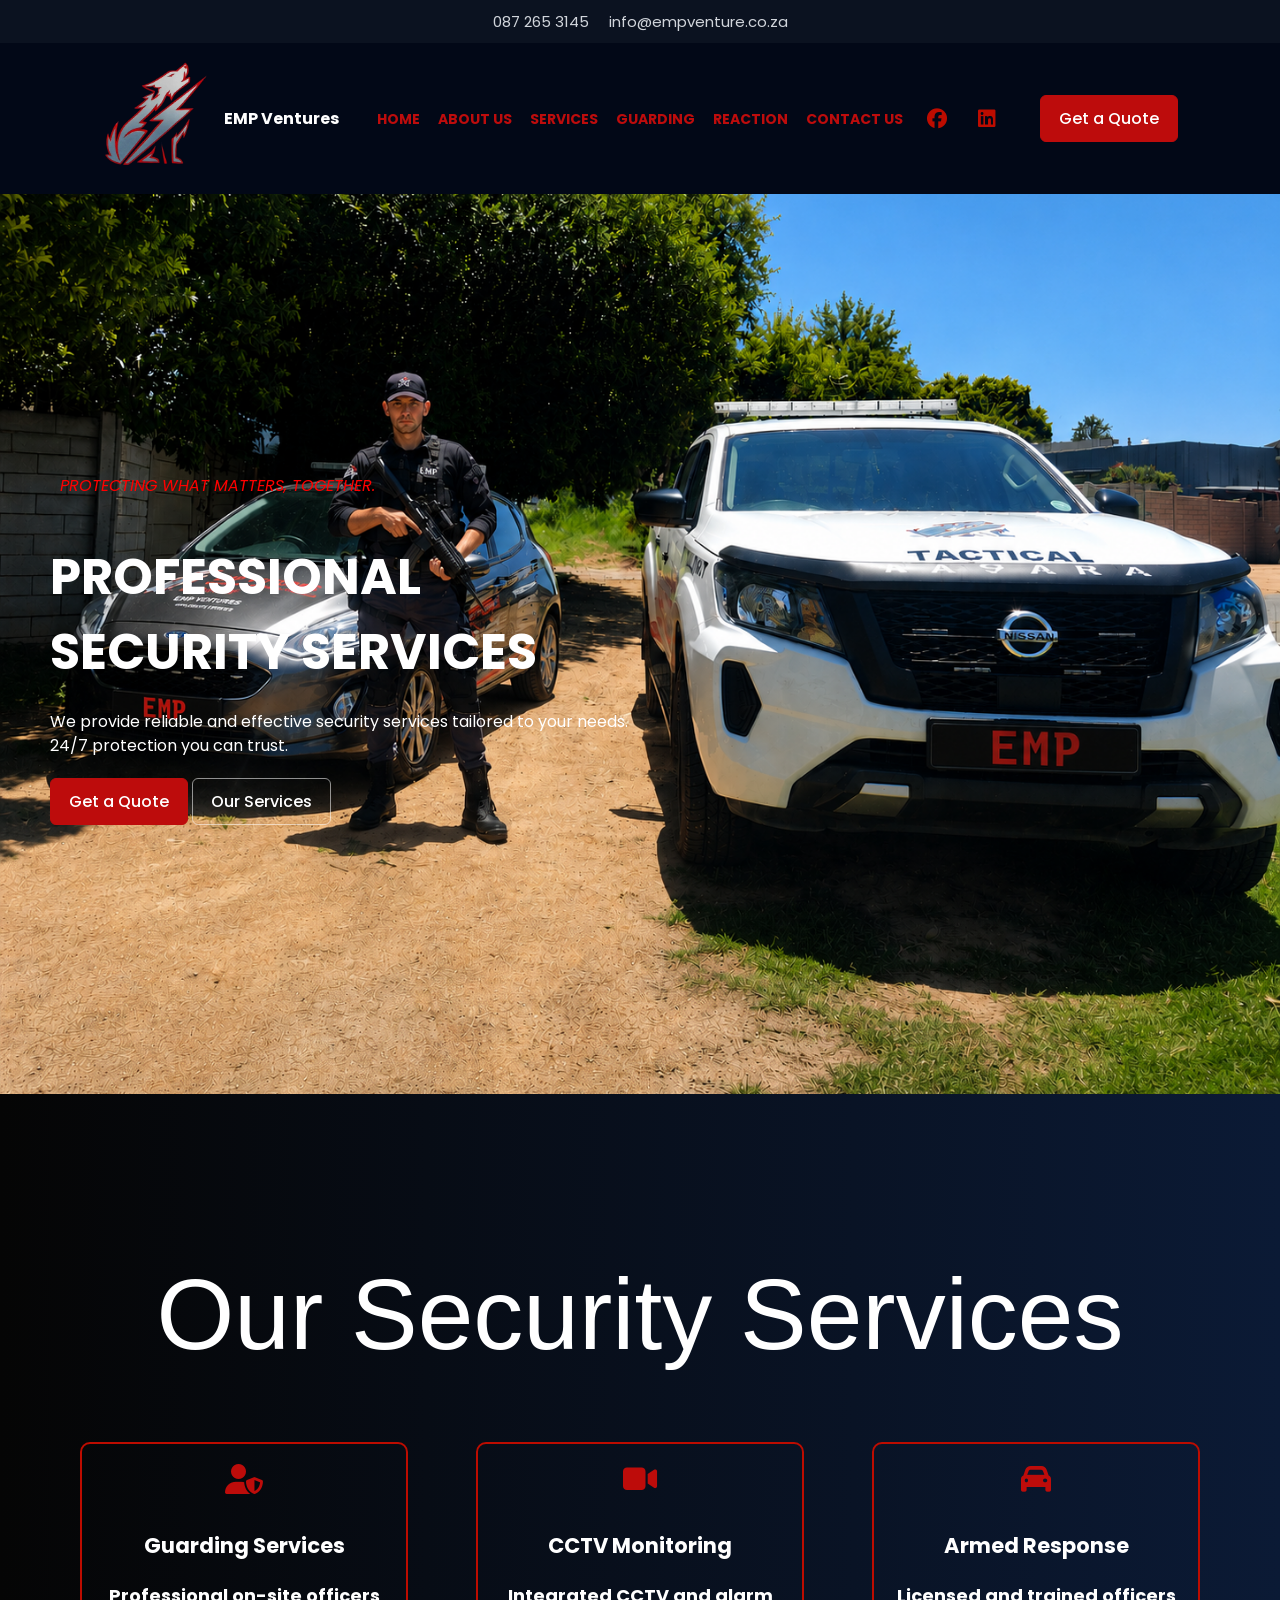
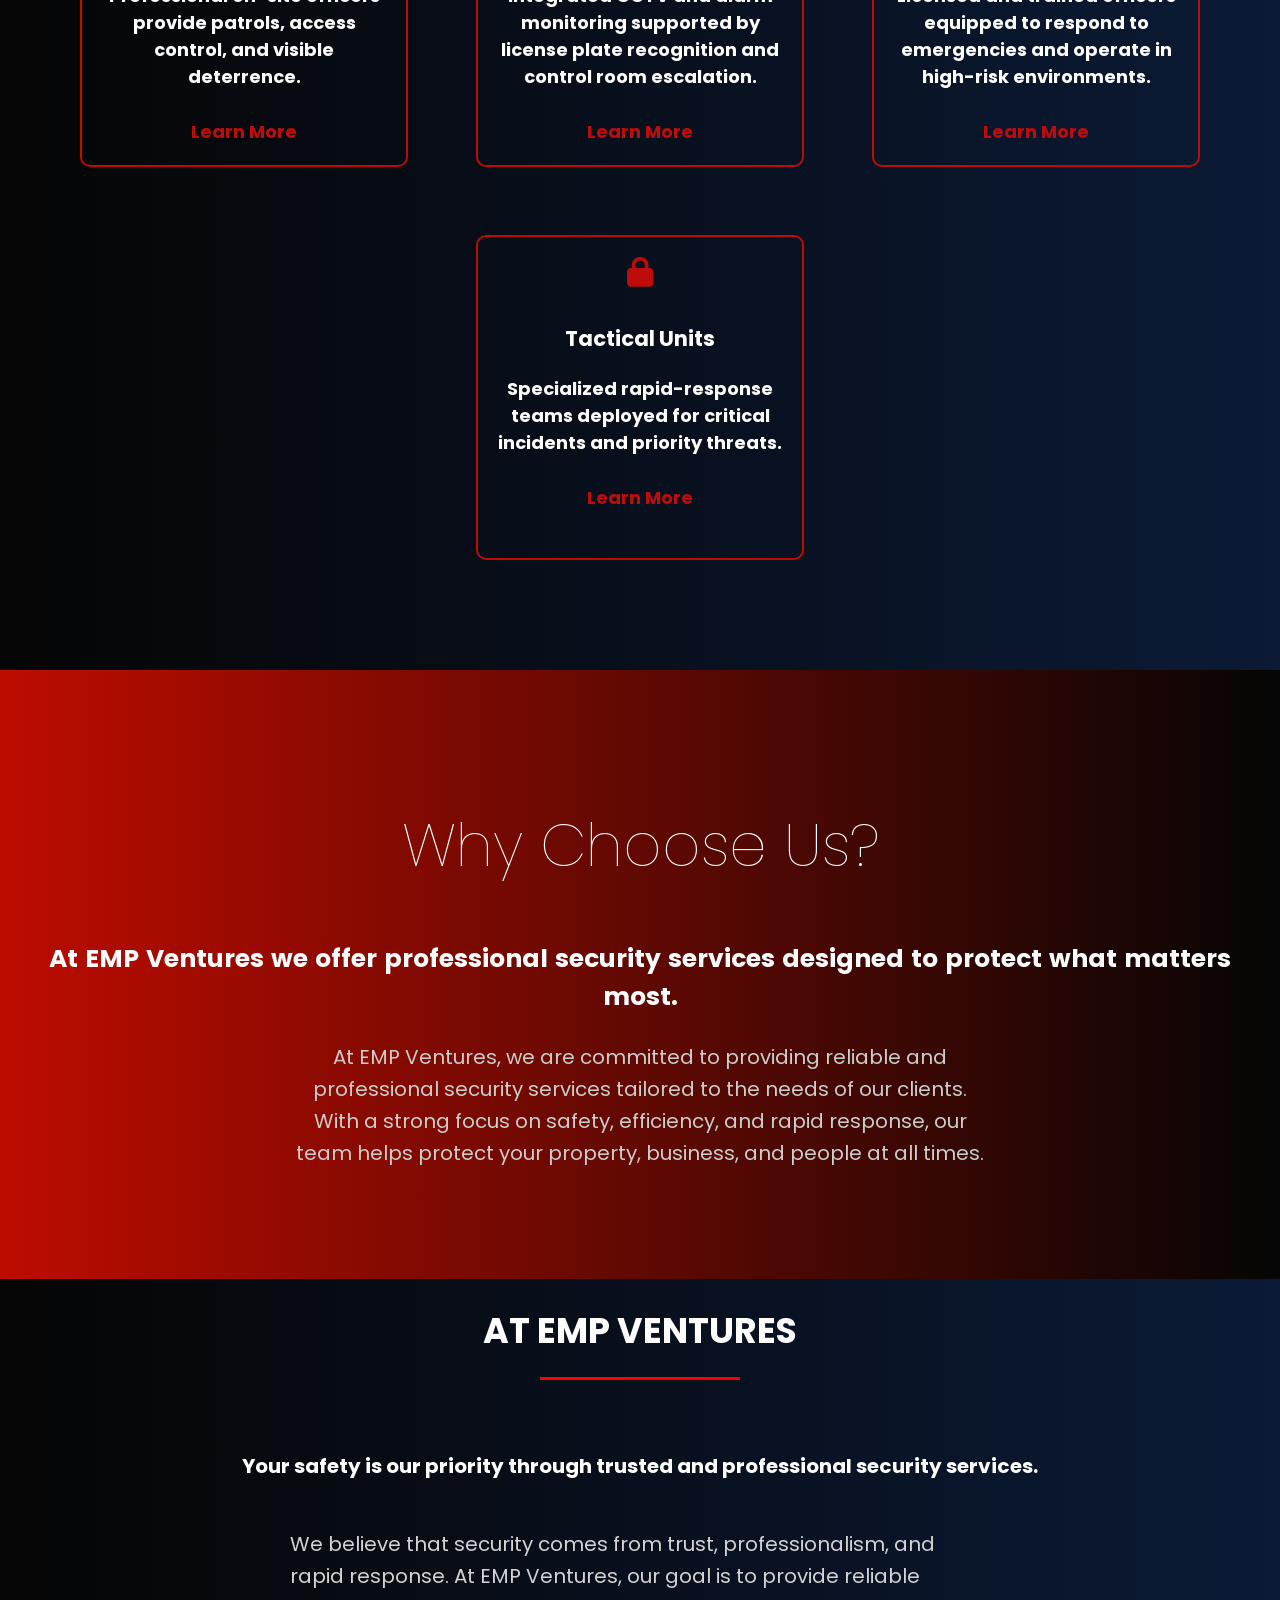
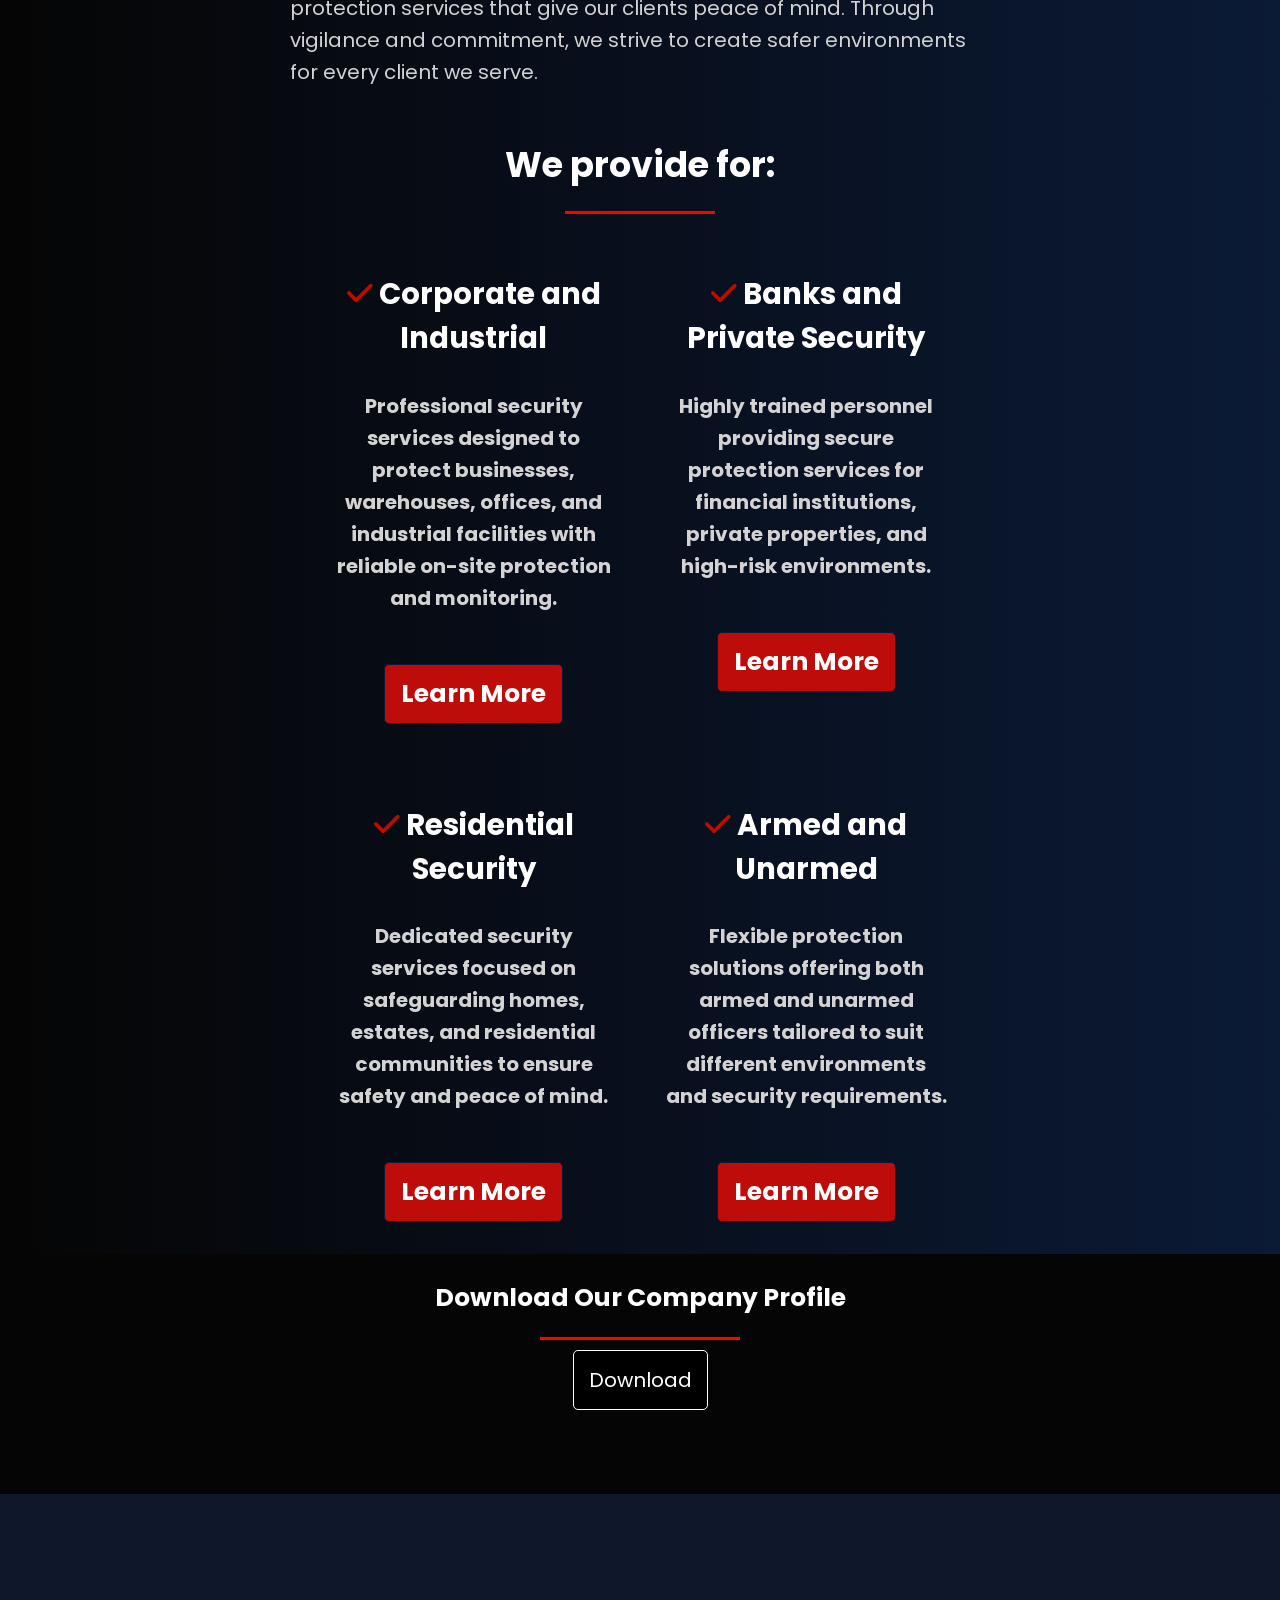
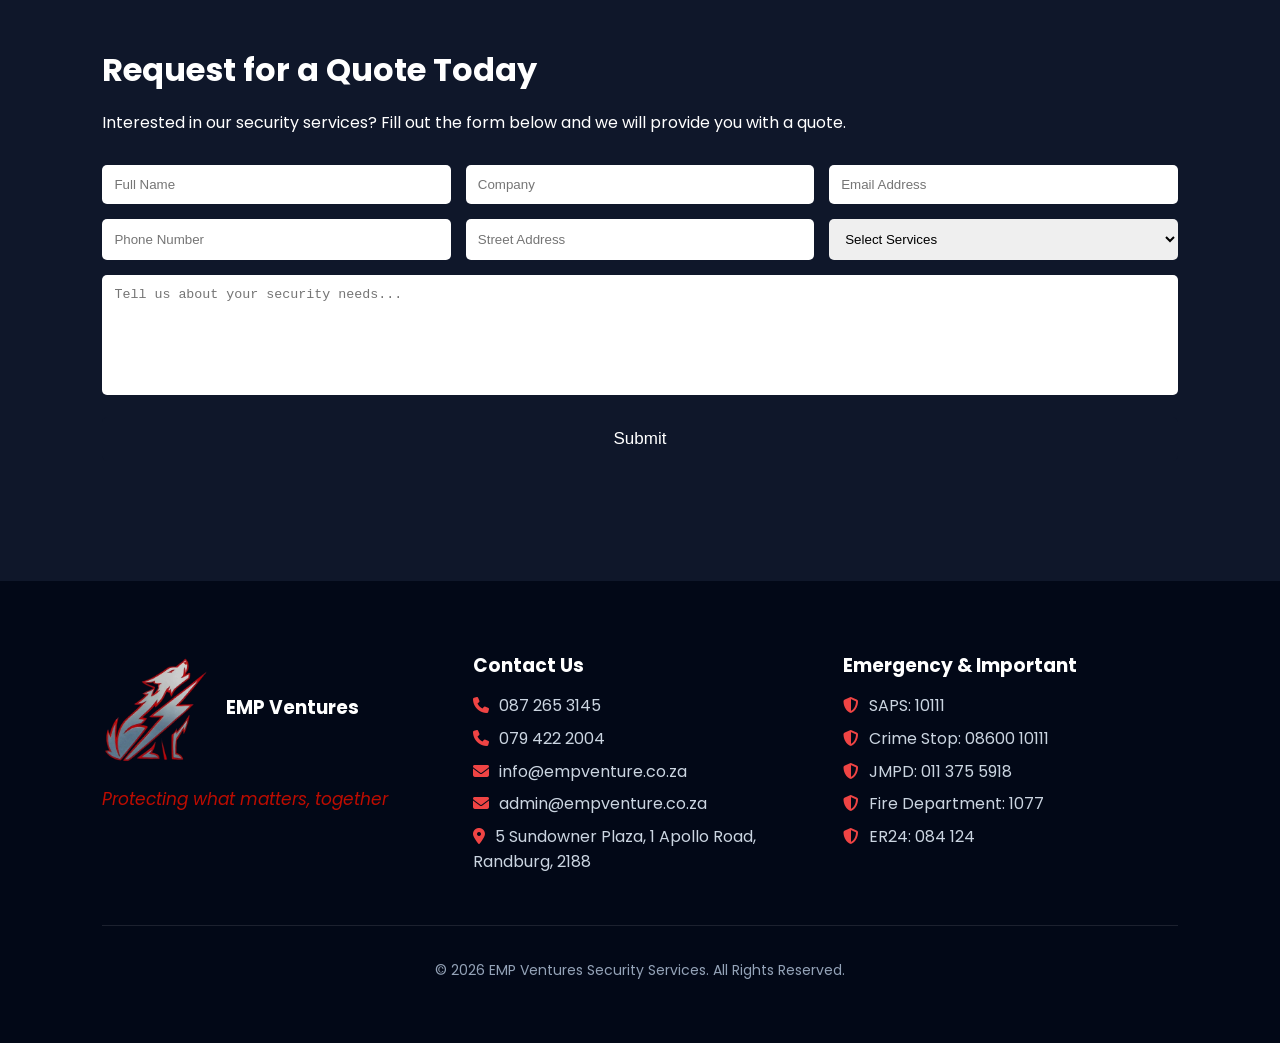
==== index.html @ 0e872306 "Initial commit" ====
<!DOCTYPE html>
<html lang="en">
<head>
    <meta charset="UTF-8">
    <meta name="viewport" content="width=device-width, initial-scale=1.0">
     <meta name="description" content="EMP Ventures provides professional security services, including guarding, CCTV monitoring, armed response, and event security.">
    <title>Home | EMP Ventures Security Services</title>
    <link rel="stylesheet" href="styles.css">
    <link rel="stylesheet" href="https://cdnjs.cloudflare.com/ajax/libs/font-awesome/6.5.0/css/all.min.css">
    <link href="https://fonts.googleapis.com/css2?family=Poppins:wght@300;400;500;600;700&display=swap" rel="stylesheet">
    <link rel="icon" type="image/x-icon" href="/images/favicon.ico">
    <script src="main.js"></script>
   
</head>
<body>
  
<!-- top bar -->
 <div class="top-bar">
    <div class="top-left">
        <span>087 265 3145</span>
        <span><a href="mailto:info@empventure.co.za">info@empventure.co.za</a></span>
    </div>
 </div>



<!-- navbar -->
 <header class="header">
        <a href="index.html" class="brand">
            <img src="images/emp-logo-transparent.png" alt="EMP Ventures logo" class="logo">
            <span>EMP Ventures</span>
        </a>

    <nav class="navbar" id="navbar">
        <ul class="nav-links">
            <li><a href="index.html">HOME</a></li>
            <li><a href="About.html">ABOUT US</a></li>

            <li class="dropdown">
                <a href="Services.html">SERVICES</a>
                <ul class="dropdown-menu">
                    <li><a href="monitering.html">CCTV Monitoring</a></li>
                    <li><a href="Guarding.html">Guarding</a></li>
                    <li><a href="Events.html">Event Security</a></li>
                    <li><a href="Services.html#specialized">Armed Escorts</a></li>
                    <li><a href="Services.html#specialized">Cash in Transit</a></li>
                </ul>
            </li>


               <!-- dropdown menu -->
            <li class="dropdown">
                <a href="Gaurding.html">GUARDING</a>
                <ul class="dropdown-menu">
                    <li><a href="Gaurding.html">Corporate and Industrial</a></li>
                    <li><a href="Gaurding.html">Banks and Private Security</a></li>
                    <li><a href="Gaurding.html">Residential Security</a></li>
                    <li><a href="Gaurding.html">Armed and Unarmed</a></li>
                </ul>
            </li>

            <li class="dropdown">
                <a href="Reaction.html">REACTION</a>
                <ul class="dropdown-menu">
                    <li><a href="rapid.html">Auto Dispatch</a></li>
                    <li><a href="monitering.html">Off-site Monitoring</a></li>
                    <li><a href="Reaction.html">Armed Response</a></li>
                    <li><a href="Reaction.html">Proactive Patrols</a></li>
                </ul>
            </li>


            <li><a href="Contact.html">CONTACT US</a></li>
            
    
<!-- links to social pages -->
            <li>
                <a href="https://www.facebook.com/profile.php?id=61579485742280" class="icon" aria-label="EMP Ventures on Facebook">
                    <i class="fa-brands fa-facebook"></i>
                </a>
            </li>
            <li>
                <a href="https://www.linkedin.com/in/emp-venture-" class="icon" aria-label="EMP Ventures on LinkedIn">
                    <i class="fa-brands fa-linkedin"></i>
                </a>
            </li>

    </nav>

    <div>
        <a href="#quote" class="btn">Get a Quote</a>
    </div>

</header>

<!-- hero section -->
<section class="hero">
    <div class="overlay"></div>

    <div class="hero-content">
        <p class="top-text">PROTECTING WHAT MATTERS, TOGETHER.</p>
        <h1>PROFESSIONAL<br>SECURITY SERVICES</h1>
        <p class="desc">
            We provide reliable and effective security services tailored to your needs.
            24/7 protection you can trust.
        </p>

        <div class="buttons">
            <a href="#quote" class="btn">Get a Quote</a>
            <a href="Services.html" class="btn outline">Our Services</a>
        </div>
    </div>
</section>


<!-- info cards -->
<section class="services">
    <h2>Our Security Services</h2>

    <div class="cards">

        <div class="card card1">
            <i class="fas fa-user-shield"></i>
            <h3>Guarding Services</h3>
            <p>Professional on-site officers provide patrols, access control, and visible deterrence.</p>
            <a href="Gaurding.html" class="card-link">Learn More</a>
        </div>
            <div class="card card2">
                <i class="fas fa-video"></i>
                <h3>CCTV Monitoring</h3>
                <p>Integrated CCTV and alarm monitoring supported by license plate recognition and control room escalation.</p>
                <a href="monitering.html" class="card-link">Learn More</a>
            </div>

                <div class="card card3">
                    <i class="fas fa-car"></i>
                    <h3>Armed Response</h3>
                    <p>Licensed and trained officers equipped to respond to emergencies and operate in high-risk environments.</p>
                    <a href="Reaction.html" class="card-link">Learn More</a>
                </div>

                <div class="card card4">
                    <i class="fas fa-lock"></i>
                    <h3>Tactical Units</h3>
                    <p>Specialized rapid-response teams deployed for critical incidents and priority threats.</p>
                    <a href="rapid.html" class="card-link">Learn More</a>
                </div>
                
    </div>
</section>
<!-- more info -->
<section class="why-choose-us" id="why-choose-us">
    <h1>Why Choose Us?</h1>
    <h3>At EMP Ventures we offer professional security services designed to protect what matters most.</h3>
    <p>At EMP Ventures, we are committed to providing reliable and professional security services tailored to the needs of our clients. With a strong focus on safety, efficiency, and rapid response, our team helps protect your property, business, and people at all times.</p>
</section>


<!-- what we offer -->
<section class="offer-text">
    <h1>AT EMP VENTURES</h1>
    <h6>Your safety is our priority through trusted and professional security services.</h6>
    <p>We believe that security comes from trust, professionalism, and rapid response. At EMP Ventures, our goal is to provide reliable protection services that give our clients peace of mind. Through vigilance and commitment, we strive to create safer environments for every client we serve.</p>
  


<!-- who we provide for -->
   <h2>We provide for:</h2>
   <div class="parent">
        <div class="div1">
        <h3><i class="fa-solid fa-check"></i> Corporate and Industrial</h3>
        <p>Professional security services designed to protect businesses, warehouses, offices, and industrial facilities with reliable on-site protection and monitoring.</p>

        <a class="learn-more-btn" href="Gaurding.html">Learn More</a>
    </div>
            <div class="div2">
                <h3><i class="fa-solid fa-check"></i> Banks and Private Security</h3>
                <p>Highly trained personnel providing secure protection services for financial institutions, private properties, and high-risk environments.</p>
                <a class="learn-more-btn" href="Gaurding.html">Learn More</a>
            </div>

                    <div class="div3">
                        <h3><i class="fa-solid fa-check"></i> Residential Security</h3>
                        <p>Dedicated security services focused on safeguarding homes, estates, and residential communities to ensure safety and peace of mind.</p>
                        <a class="learn-more-btn" href="Gaurding.html">Learn More</a>
                    </div>
                            <div class="div4">
                                <h3><i class="fa-solid fa-check"></i> Armed and Unarmed</h3>
                                <p>Flexible protection solutions offering both armed and unarmed officers tailored to suit different environments and security requirements.</p>
                                <a class="learn-more-btn" href="Gaurding.html">Learn More</a>
                            </div>
   </div>

</section>
   <section class="company-profile">
    <h5>Download Our Company Profile</h5>
    <a href="EMP Company Profile Presentation.pdf" class="download-button">Download</a>
    
   </section>

<!-- more info -->
<!-- quote section -->
<section class="quote" id="quote">
        <div class="quote-container">
            <form action="mailto:tatumkunert444@gmail.com" method="POST" enctype="text/plain">
                 <h3>Request for a Quote Today</h3>
            <p>Interested in our security services? Fill out the form below and we will provide you with a quote.</p>
                <div class="input-group">
                    <input type="text" name="full_name" placeholder="Full Name" required>
                    <input type="text" name="company" placeholder="Company" required>
                    <input type="email" name="email" placeholder="Email Address" required>
                </div>
                <div class="input-group">
                    <input type="tel" name="phone" placeholder="Phone Number" required>
                    <input type="text" name="address" placeholder="Street Address" required>
                    <select name="service" required>
                        <option value="">Select Services</option>
                        <option>Guarding Services</option>
                        <option>CCTV Monitoring</option>
                        <option>Armed Response</option>
                    </select>
                </div>
                <textarea name="message" placeholder="Tell us about your security needs..." required></textarea>
                <button type="submit">Submit</button>

            </form>
        </div>
</section> 
<footer class="footer">
        <div class="footer-container">
            <div class="footer-col">
                <div class="footer-brand">
                    <img src="images/emp-logo-transparent.png" alt="EMP Ventures logo" class="logo">
                    <h3>EMP Ventures</h3>
                </div>
                <p class="slogan">Protecting what matters, together</p>
            </div>

            <div class="footer-col">
                <h3>Contact Us</h3>
                <p><i class="fas fa-phone"></i>087 265 3145</p>
                <p><i class="fas fa-phone"></i>079 422 2004</p>
                <p><i class="fas fa-envelope"></i><a href="mailto:info@empventure.co.za">info@empventure.co.za</a></p>
                <p><i class="fas fa-envelope"></i><a href="mailto:admin@empventure.co.za">admin@empventure.co.za</a></p>
                <p><i class="fas fa-map-marker-alt"></i>5 Sundowner Plaza, 1 Apollo Road, Randburg, 2188</p>
            </div>

            <div class="footer-col">
                <h3>Emergency & Important</h3>
                <p><i class="fas fa-shield-alt"></i>SAPS: 10111</p>
                <p><i class="fas fa-shield-alt"></i>Crime Stop: 08600 10111</p>
                <p><i class="fas fa-shield-alt"></i>JMPD: 011 375 5918</p>
                <p><i class="fas fa-shield-alt"></i>Fire Department: 1077</p>
                <p><i class="fas fa-shield-alt"></i>ER24: 084 124</p>
            </div>
        </div>

        <div class="footer-bottom">
            <p>© 2026 EMP Ventures Security Services. All Rights Reserved.</p>
        </div>
    </footer>



</body>
</html>
---- styles.css ----
*{
    box-sizing: border-box;
}
html{
    scroll-behavior: smooth;
}
body{
    background-color: #f8fafc;
    color: white;
    font-family: 'Poppins', sans-serif;
    margin: 0;
}
.services{
    padding: 80px 50px;
    background: linear-gradient(to right, #050505, #0b1a35);
    text-align: center;
    font-size: large;
    font-weight: bold;
}
.services h2{
    margin-bottom: 40px;
    font-size: 100px;
    font-weight: lighter;
    color: white;
    font-family: polymath;
    font-family: sans-serif;
}
.offer-text{
    color: #BD0C00;
    /* background-color: #03102a; */
    background: linear-gradient(to right, #050505, #0b1a35);
    
}
.offer-text h1{
    text-align: center;
    font-size: 35px;
    color: white;
    padding: 25px;
    margin-top: 0;
}
.offer-text h1::after{
    content: "";
    display: block;
    width: 200px;
    height: 3px;
    background-color: red;
    margin: 20px auto 0;
}
.offer-text h6{
    font-size: 20px;
    text-align: center;
    color: white;
}
.offer-text p{
     font-size: 20px;
    max-width: 700px;
    margin: auto;
    color: lightgray;
    line-height: 1.6;
    margin-bottom: 50px;
}
.offer-text h2{
    text-align: center;
    color: white;
    font-size: 35px;
}
.offer-text h2::after{
    content: "";
    display: block;
    width: 150px;
    height: 3px;
    background: red;
    margin: 20px auto 0;
}
.parent {
    display: grid;
    grid-template-columns: repeat(4, 1fr);
    grid-template-rows: repeat(4, 1fr);
    gap: 50px;
    /* margin-bottom: 30px; */
    color: white;
    /* background-color: #03102a; */
    background: linear-gradient(to right, #050505, #0b1a35);
    text-align: center;
    font-weight: bold;
    font-size: 25px;
    transition: 0.5s;
}
    
.div1 {
    grid-row: span 2 / span 2;
    grid-column-start: 2;
}

.div2 {
    grid-row: span 2 / span 2;
    grid-column-start: 3;
}

.div3 {
    grid-row: span 2 / span 2;
    grid-column-start: 2;
    grid-row-start: 3;
}

.div4 {
    grid-row: span 2 / span 2;
    grid-column-start: 3;
    grid-row-start: 3;
}
.learn-more-btn{
    border: 1px solid #0b1a35;
    border-radius: 5px;
    display: inline-block;
    padding: 10px 16px;
    background: #BD0C0A;
    color: white;
    text-decoration: none;
}
.cards{
    display: grid;
    grid-template-columns: repeat(3, 1fr);
    grid-template-rows: repeat(4, 1fr);
    gap: 8px;
    
}
.card{
    /* background-color: #BD0C00; */
    padding: 20px;
    margin: 30px;
    border: 2px solid #BD0C00;
    border-radius: 10px;
    transition: 0.3s;
}
.card i{
    font-size: 30px;
    color: #BD0C0A;
    margin-bottom: 15px;
}
.card:hover{
    transform: translateY(-10px);
}

.card-link {
    display: inline-block;
    margin-top: 10px;
    color: #BD0C0A;
    font-weight: 700;
    text-decoration: none;
}

.card-link:hover {
    color: white;
}

    
.card1 {
    grid-row: span 2 / span 2;
}

.card2 {
    grid-row: span 2 / span 2;
}

.card3 {
    grid-row: span 2 / span 2;
}

.card4 {
    grid-row: span 2 / span 2;
    grid-column-start: 2;
    grid-row-start: 3;
}

header{
    /* background-color: #03102a; */
    /* background-color: #050505; */
    background: #020817;
    color: #BD0C0A;
    display: flex;
      justify-content: space-around;
    align-items: center;
    position: sticky;
    top: 0;
    z-index: 1000;
    /* padding: 20px 50px; */
    /* background: rgba(0,0,0,0.7); */
    /* margin: -15px; */
    padding: 10px;
}
.hero{
    height: 100vh;
    background: url('/images/hero.image.png') center/cover no-repeat;
    
    width: auto;
    position: relative;
    display: flex;
    align-items: center;
    padding: 0 50px;
}
.overlay{
    position: absolute;
    width: 100%;
    height: 100%;
    /* background: rgba(0, 0, 0, 0.7); */
    top: 0;
    left: 0;
}
.hero-content{
    position: relative;
    max-width: 600px;
}
.top-text{
    color: red;
    margin: 10px;
    font-style: italic;
}
.hero h1{
    font-size: 50px;
    margin-bottom: 20px;
}
.desc{
    margin-bottom: 20px;
    line-height: 1.5;
}
.why-choose-us{
    /* background: url('/images/why-choose-us-image.jpeg') center/cover no-repeat; */
    background: linear-gradient(to right, #BD0C00, #050505);
    padding: 80px 20px;
    text-align: center;
    transition: 0.3s;
}
.why-choose-us p{
    font-size: 20px;
    max-width: 700px;
    margin: auto;
    color: #ccc;
    line-height: 1.6;
    margin-bottom: 30px;
}
.why-choose-us h1{
    text-align: center;
    font-size: 60px;
    font-weight: lighter;
}
.why-choose-us h3{
    text-align: center;
    font-size: 25px;
    word-spacing: 2px;
}
.company-logo{
    width: 8rem;
    margin: 25px;
}
i{
    color: #BD0C00;
}
.top-bar{
    background-color: #0b1220;
    color: #d1d5db;
    padding: 10px 8%;
    font-size: 15px;
}
.top-left{
    display: flex;
    justify-content: center;
    gap: 20px;
    flex-wrap: wrap;
}
.top-bar a{
    color: #d1d5db;
    text-decoration: none;
}
.top-bar a:hover{
    color: #BD0C00;
}
 .header {
    position: sticky;
    top: 0;
    z-index: 1000;
    display: flex;
    align-items: center;
    justify-content: space-between;
    gap: 24px;
    padding: 12px 8%;
    background: #020817;
    color: #bd0c0c;
 }
 .brand{
    display: flex;
    align-items: center;
    gap: 10px;
    color: white;
    text-decoration: none;
    font-weight: 700;
    white-space: nowrap;
 }
 .logo{
    width: 72px;
    height: auto;
    display: block;
 }
 /* .navbar{
    display: flex;
    justify-content: space-between;
    align-items: center;
    padding: 15px 30px;
    /* background-color: #03102a; */
    /* background-color: #050505; */
    /* backdrop-filter: blur(10px); */
    /* background: rgba(2,8,23,0.9); */
    /* background: #020817; */
    /* position: sticky; */
    /* top: 0;
    z-index: 1000; */
 
.nav-links{
    display: flex;
    align-items: center;
    list-style: none;
    gap: 18px;
    margin: 0;
    padding: 0;
    list-style: none;
}
.nav-links a{
    color: #bd0c0c;
    font-size: 14px;
    font-weight: 700;
    text-decoration: none;
}
.nav-links a:hover,
.nav-links a:focus{
    color: white;
}
.navbar.transparent{
    background-color: #020817;
    backdrop-filter: blur(6px);
}
.icon i{ 
    font-size: 20px;
    float: left;
    color: #BD0C00;
}
.dropdown{
    position: relative;
}
.dropdown-menu{
    position: absolute;
    top: 100%;
    left: 0;
    min-width: 220px;
    padding: 8px;
    margin: 10px 0 0;
    list-style: none;
    background: #111827;
    border: 1px solid rgba(255, 255, 255, 0.08);
    border-radius: 8px;
    box-shadow: 0 18px 35px rgba(0, 0, 0, 0.35);
    opacity: 0;
    visibility: hidden;
    transform: translateY(8px);
    transition: opacity 0.2 ease, transform 0.2s ease, visibility 0.2s ease;
}
.dropdown:hover .dropdown-menu,
.dropdown:focus-within, .dropdown-menu {
    opacity: 1;
    visibility: hidden;
    transform: translateY(0);
}
.dropdown-menu a{
    display: block;
    padding: 10px 12px;
    color: white;
    font-weight: 500;
    border-radius: 6px;
}
.dropdown-menu a:hover,
.dropdown-menu a:focus{
    background: rgba(189, 12, 10, 0.16);
    color: #ff6b6b;
}
.icon {
    display: inline-flex;
    align-items: center;
    justify-content: center;
    width: 32px;
    height: 32px;

}
.btn {
    display: inline-flex;
    align-items: center;
    justify-content: center;
    min-height: 42px;
    padding: 10px 18px;
    background: #bd0c0c;
    color: white;
    border: 1px solid #bd0c0c;
    border-radius: 6px;
    font-weight: 500;
    text-decoration: none;
    transition: background 0.2s ease, border-color 0.2 ease color 0.2 ease;
}
.btn:hover,
.btn:focus{
    background: #111827;
    border-color: #111827;
}
.btn.outline{
    background: transparent;
    border-color: rgba(255, 255, 255, 0.55);
}
.btn:hover,
.btn:focus{
    background: white;
    color: #111827;
}
.qoute {
    background-color: #BD0C0A;
    padding: 80px 20px;
    text-align: center;
}
.quote-container{
    max-width: 10000px;
    margin: auto;
}
.quote h3{
    font-size: 32px;
    margin-bottom: 10px;
}
.quote p{
    color: white;
    margin-bottom: 30px;
}
form{
   background: #0f172a;
    padding: 120px 8%;;
    border-radius: none;
}
.input-group{
    display: flex;
    gap: 15px;
    margin-bottom: 15px;
}
.input-group input,
.input-group select{
    flex: 1;
}
input, select, textarea{
    width: 100%;
    padding: 12px;
    border: none;
    outline: none;
    /* background: #1a1a1a; */
    border-radius: 5px;
}
textarea{
    height: 120px;
    margin-bottom: 15px;
    resize: none;
}
button{
    width: 100%;
    padding: 12px;
    border: none;
    background: #0f172a;
    color: white;
    font-size: 17px;
    cursor: pointer;
    border-radius: 5px;
    transition: 0.3s;
}
button:hover{
    color: darkred;
}
.footer {
    background: #020817;
    color: #ccc;
    /* padding-top: 60px; */
    padding: 80px 8% 30px;
}

.footer-container {
    display: grid;
    grid-template-columns: repeat(auto-fit, minmax(220px, 1fr));
    gap: 40px;
    padding: 0 50px;
}

.footer-col h3 {
    color: white;
    margin-bottom: 15px;
}

.footer-col p {
    margin: 8px 0;
    line-height: 1.5;
}
.footer-col .slogan{
    color: #BD0C00;
    font-style: italic;
    font-size: 17px;
}

.footer-col i {
    color: red;
    margin-right: 12px;
    gap: 12px;
}

.footer-col a {
    display: block;
    color: #ccc;
    text-decoration: none;
    margin: 8px 0;
    transition: 0.3s;
}

.footer-col a:hover {
    color: red;
    padding-left: 5px;
}
.company-profile{
    background-color: #050505;
    height: 15rem;
    text-align: center;
}
.company-profile h5{
    display: block;
    text-align: center;
    background-color: #050505;
    font-size: 25px;
    padding: 25px;
    color: white;
    margin-top: 0;
    margin-bottom: 0;
}
.company-profile h5::after{
    content: "";
    display: block;
    width: 200px;
    height: 3px;
    background-color: red;
    margin: 20px auto 0;
}
/* company profile */
.download-button{
    background-color: black;
    color: white;
    font-size: 20px;
    text-align: center;
    text-decoration: none;
    border: 1px solid white;
    border-radius: 5px;
    margin: 30px 8%;
    padding: 15px;
}
.download-button a:hover{
    color: red;
}
.download-button:hover{
    color: red;
}
/* logo */
.logo {
    /* color: white; */
    margin-bottom: 15px;
    width: 7rem;
    display: block;
    object-fit: contain;
}
.logo i {
    color: red;
    margin-right: 8px;
}
.logo-name{
    display: flex;
    align-items: last baseline;
}
/* BOTTOM BAR */
.footer-bottom {
    border-top: 1px solid #111;
    text-align: center;
    padding: 20px;
    margin-top: 40px;
    font-size: 14px;
    color: #777;
}

/* Shared detail pages */
.page-hero {
    min-height: 520px;
    display: flex;
    align-items: center;
    padding: 90px 8%;
    color: white;
    background:
        linear-gradient(90deg, rgba(2, 8, 23, 0.92), rgba(2, 8, 23, 0.58)),
        url("images/Johannesburg_skyline_2017.jpg") center/cover no-repeat;
}

.event-hero {
    background:
        linear-gradient(90deg, rgba(2, 8, 23, 0.9), rgba(2, 8, 23, 0.55)),
        url("images/hero.image.jpeg") center/cover no-repeat;
}

.monitoring-hero {
    background:
        linear-gradient(90deg, rgba(2, 8, 23, 0.9), rgba(2, 8, 23, 0.6)),
        url("images/why-choose-us-image.jpeg") center/cover no-repeat;
}

.rapid-hero {
    background:
        linear-gradient(90deg, rgba(2, 8, 23, 0.92), rgba(2, 8, 23, 0.58)),
        url("images/hero.image.png") center/cover no-repeat;
}

.page-hero-content {
    max-width: 720px;
}

.page-hero h1 {
    margin: 0 0 18px;
    font-size: 56px;
    line-height: 1.05;
}

.page-hero p:not(.top-text) {
    color: #e5e7eb;
    font-size: 18px;
    line-height: 1.7;
}

.page-intro {
    display: grid;
    grid-template-columns: minmax(0, 1fr) minmax(280px, 560px);
    gap: 46px;
    padding: 80px 8%;
    background: white;
    color: #0f172a;
    align-items: end;
}

.section-kicker {
    margin: 0 0 12px;
    color: #BD0C0A;
    font-weight: 700;
    text-transform: uppercase;
}

.page-intro h2,
.detail-band h2 {
    margin: 0;
    font-size: 38px;
    line-height: 1.15;
}

.page-intro p {
    margin: 0;
    color: #475569;
    font-size: 18px;
    line-height: 1.7;
}

.feature-grid-section {
    padding: 0 8% 90px;
    background: white;
    color: #0f172a;
}

.feature-grid {
    display: grid;
    grid-template-columns: repeat(4, minmax(0, 1fr));
    gap: 20px;
}

.feature-card {
    padding: 26px;
    background: #f8fafc;
    border: 1px solid #e2e8f0;
    border-radius: 8px;
    box-shadow: 0 14px 36px rgba(15, 23, 42, 0.08);
}

.feature-card i {
    color: #BD0C0A;
    font-size: 30px;
    margin-bottom: 16px;
}

.feature-card h3 {
    margin: 0 0 10px;
    color: #0f172a;
}

.feature-card p {
    margin: 0;
    color: #475569;
    line-height: 1.65;
}

.detail-band {
    display: flex;
    justify-content: space-between;
    gap: 30px;
    align-items: center;
    padding: 76px 8%;
    background: #0f172a;
    color: white;
}

.detail-band h2 {
    max-width: 850px;
    color: white;
}

.footer-brand {
    display: flex;
    align-items: center;
    gap: 12px;
}

.footer-brand h3 {
    margin: 0;
}

@media (max-width: 1100px) {
    .feature-grid {
        grid-template-columns: repeat(2, minmax(0, 1fr));
    }
}

@media (max-width: 760px) {
    .page-hero {
        min-height: auto;
        padding: 70px 6%;
    }

    .page-hero h1 {
        font-size: 40px;
    }

    .page-intro,
    .feature-grid-section,
    .detail-band {
        padding-left: 6%;
        padding-right: 6%;
    }

    .page-intro,
    .feature-grid {
        grid-template-columns: 1fr;
    }

    .detail-band {
        flex-direction: column;
        align-items: flex-start;
    }
}

/* Services-style footer */
.footer {
    padding: 70px 8% 28px;
    background: #020817;
    color: #cbd5e1;
}

.footer-container {
    display: grid;
    grid-template-columns: repeat(3, minmax(0, 1fr));
    gap: 36px;
    padding: 0;
}

.footer-brand {
    display: flex;
    align-items: center;
    gap: 12px;
}

.footer-brand h3,
.footer-col h3 {
    margin: 0 0 14px;
    color: white;
}

.footer-col p {
    margin: 8px 0;
    line-height: 1.55;
}

.footer-col i {
    margin-right: 10px;
    color: #ef4444;
}

.footer-col a {
    display: inline;
    color: #cbd5e1;
    text-decoration: none;
    margin: 0;
}

.footer-col a:hover,
.footer-col a:focus {
    color: #ef4444;
    padding-left: 0;
}

.slogan {
    color: #ef4444;
    font-style: italic;
}

.footer-bottom {
    margin-top: 42px;
    padding-top: 20px;
    border-top: 1px solid rgba(255, 255, 255, 0.1);
    color: #94a3b8;
    text-align: center;
    font-size: 14px;
}

@media (max-width: 1050px) {
    .footer-container {
        grid-template-columns: 1fr;
    }
}
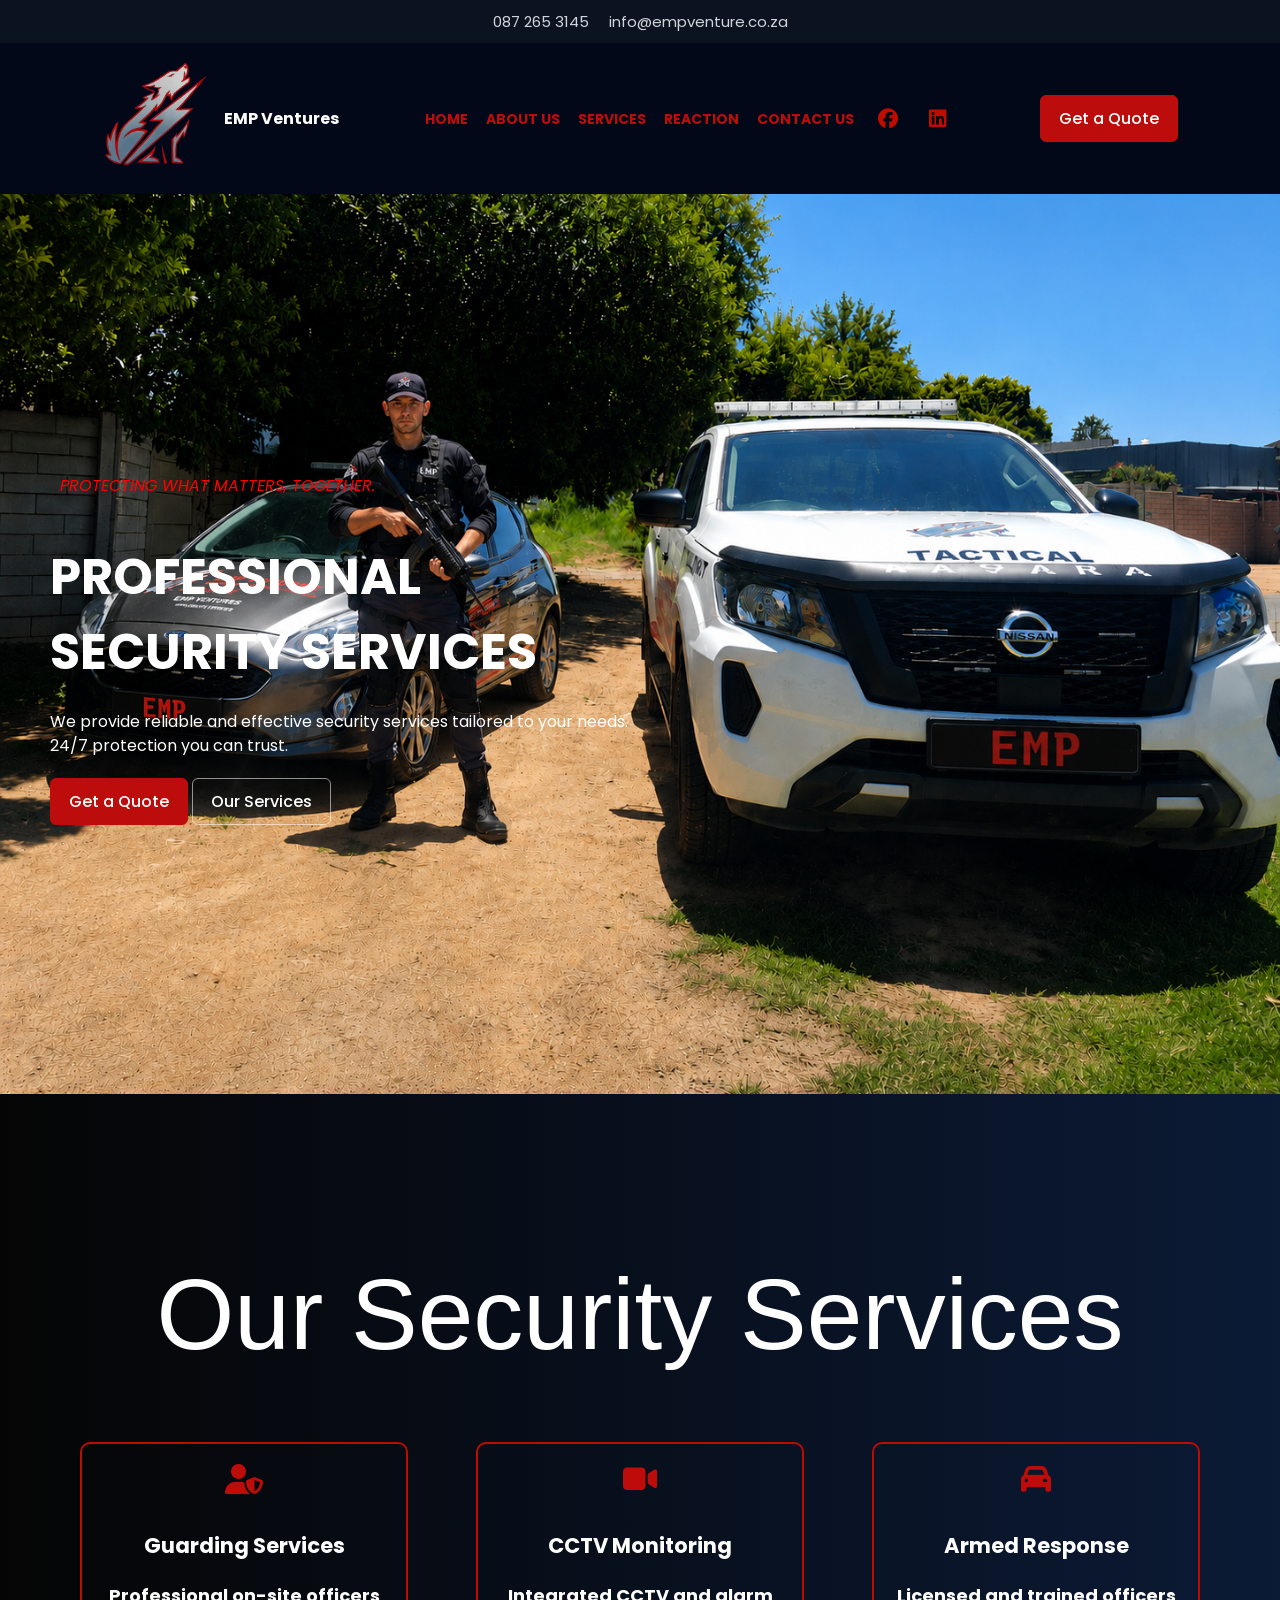
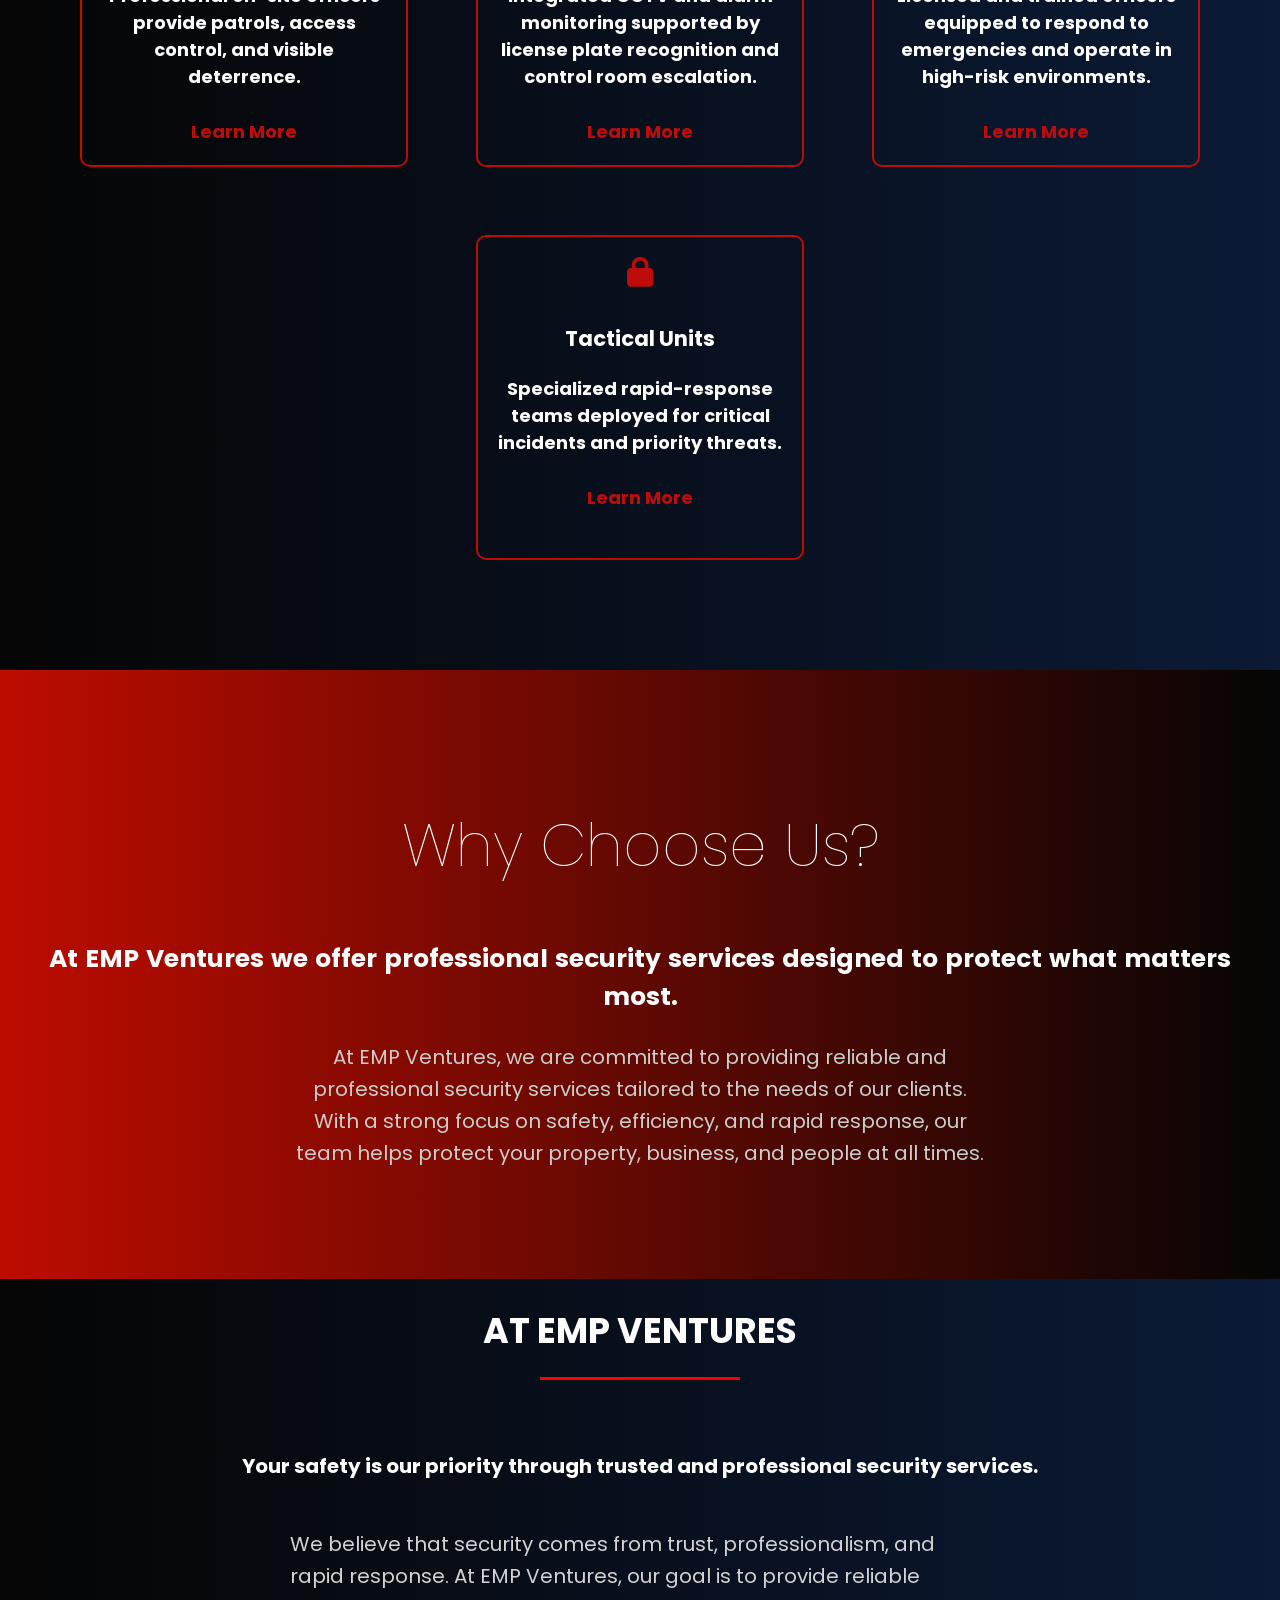
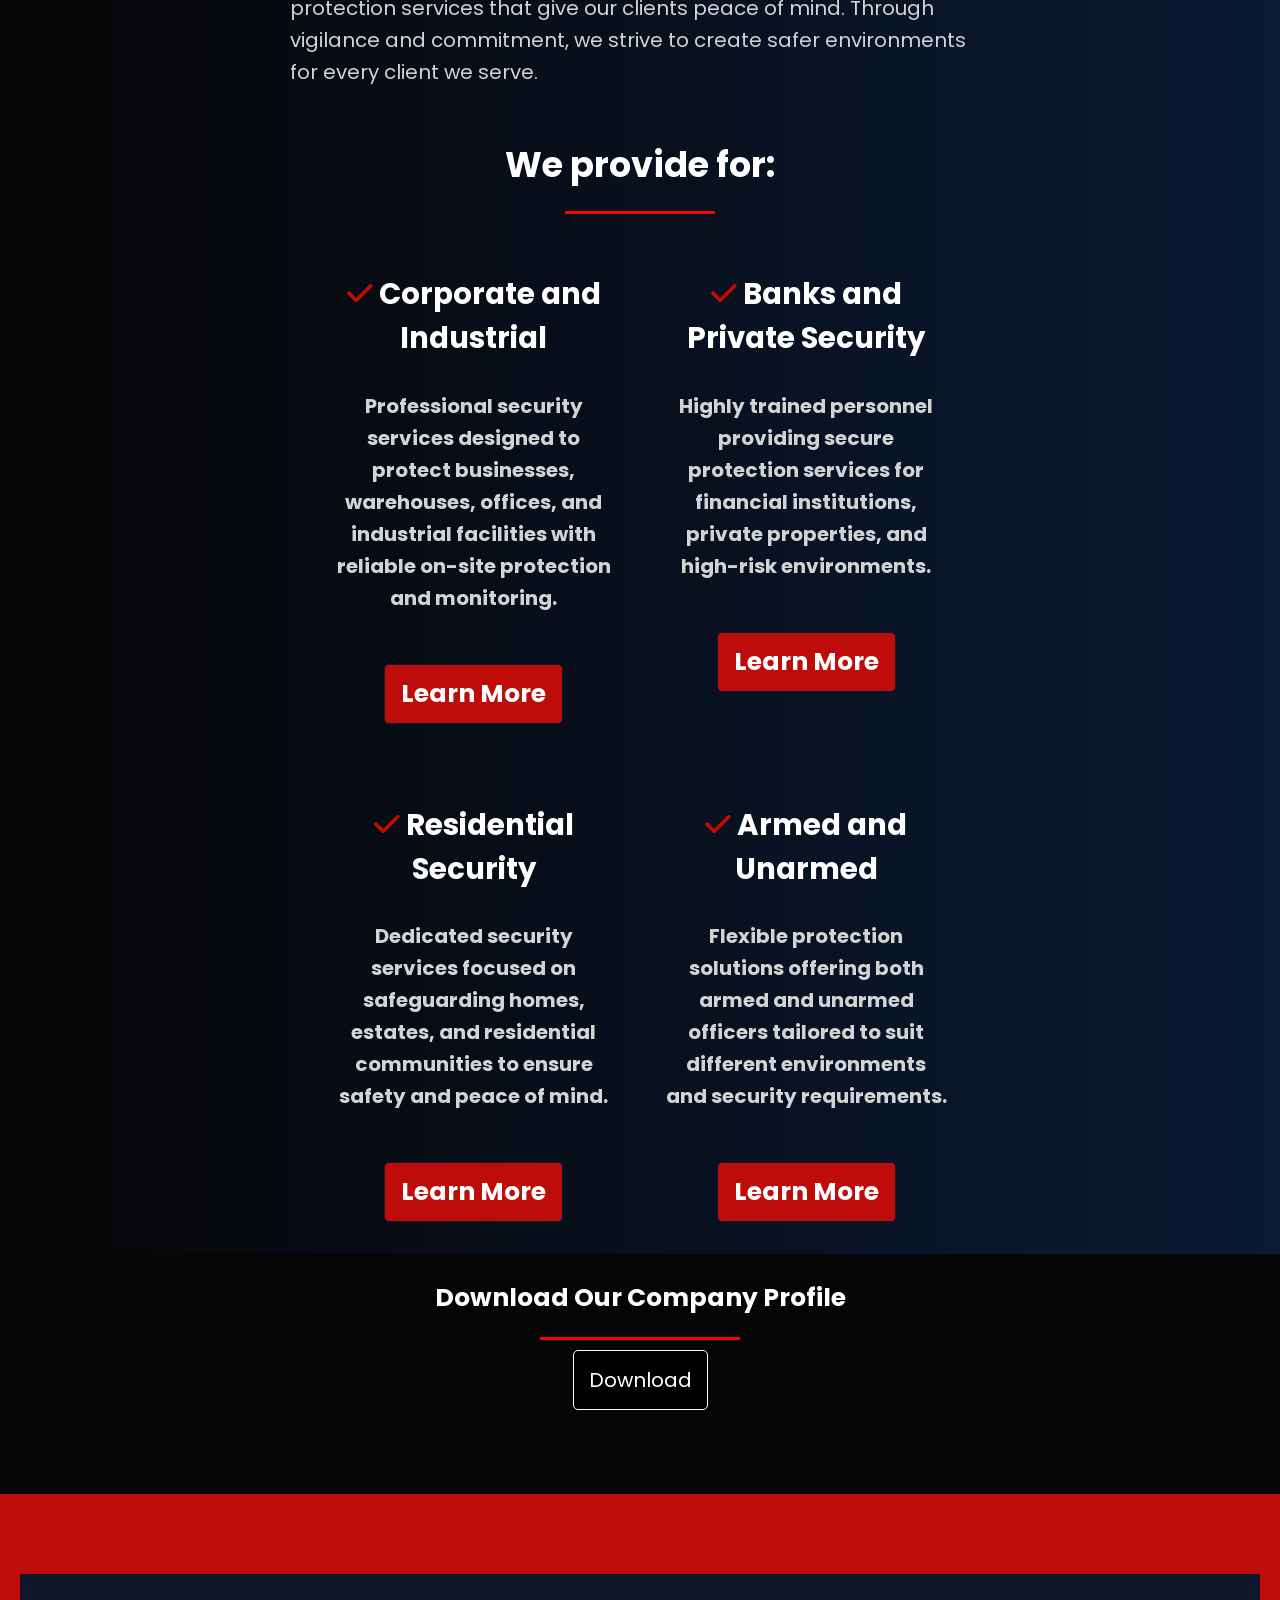
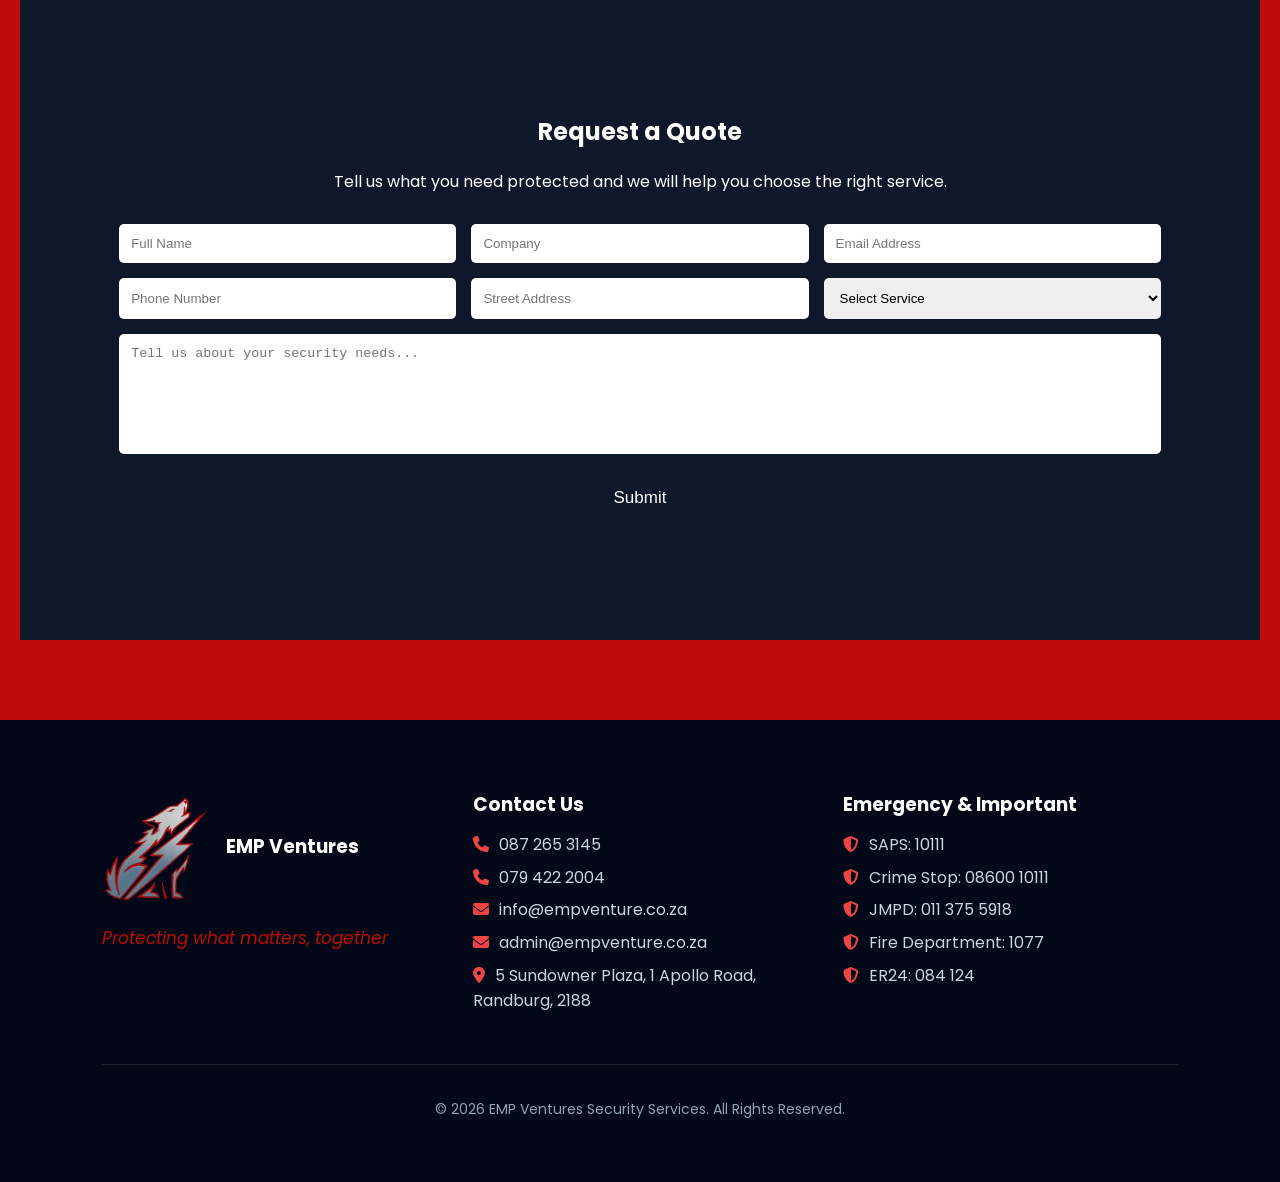
==== commit a715e2a1: "added working code and images" ====
--- a/index.html
+++ b/index.html
@@ -9,7 +9,7 @@
     <link rel="stylesheet" href="https://cdnjs.cloudflare.com/ajax/libs/font-awesome/6.5.0/css/all.min.css">
     <link href="https://fonts.googleapis.com/css2?family=Poppins:wght@300;400;500;600;700&display=swap" rel="stylesheet">
     <link rel="icon" type="image/x-icon" href="/images/favicon.ico">
-    <script src="main.js"></script>
+    <script src="main.js" defer></script>
    
 </head>
 <body>
@@ -25,73 +25,43 @@
 
 
 <!-- navbar -->
- <header class="header">
+    <header class="header">
         <a href="index.html" class="brand">
             <img src="images/emp-logo-transparent.png" alt="EMP Ventures logo" class="logo">
             <span>EMP Ventures</span>
         </a>
 
-    <nav class="navbar" id="navbar">
-        <ul class="nav-links">
-            <li><a href="index.html">HOME</a></li>
-            <li><a href="About.html">ABOUT US</a></li>
-
-            <li class="dropdown">
-                <a href="Services.html">SERVICES</a>
-                <ul class="dropdown-menu">
-                    <li><a href="monitering.html">CCTV Monitoring</a></li>
-                    <li><a href="Guarding.html">Guarding</a></li>
-                    <li><a href="Events.html">Event Security</a></li>
-                    <li><a href="Services.html#specialized">Armed Escorts</a></li>
-                    <li><a href="Services.html#specialized">Cash in Transit</a></li>
-                </ul>
-            </li>
-
-
-               <!-- dropdown menu -->
-            <li class="dropdown">
-                <a href="Gaurding.html">GUARDING</a>
-                <ul class="dropdown-menu">
-                    <li><a href="Gaurding.html">Corporate and Industrial</a></li>
-                    <li><a href="Gaurding.html">Banks and Private Security</a></li>
-                    <li><a href="Gaurding.html">Residential Security</a></li>
-                    <li><a href="Gaurding.html">Armed and Unarmed</a></li>
-                </ul>
-            </li>
-
-            <li class="dropdown">
-                <a href="Reaction.html">REACTION</a>
-                <ul class="dropdown-menu">
-                    <li><a href="rapid.html">Auto Dispatch</a></li>
-                    <li><a href="monitering.html">Off-site Monitoring</a></li>
-                    <li><a href="Reaction.html">Armed Response</a></li>
-                    <li><a href="Reaction.html">Proactive Patrols</a></li>
-                </ul>
-            </li>
-
-
-            <li><a href="Contact.html">CONTACT US</a></li>
-            
-    
-<!-- links to social pages -->
-            <li>
-                <a href="https://www.facebook.com/profile.php?id=61579485742280" class="icon" aria-label="EMP Ventures on Facebook">
-                    <i class="fa-brands fa-facebook"></i>
-                </a>
-            </li>
-            <li>
-                <a href="https://www.linkedin.com/in/emp-venture-" class="icon" aria-label="EMP Ventures on LinkedIn">
-                    <i class="fa-brands fa-linkedin"></i>
-                </a>
-            </li>
-
-    </nav>
-
-    <div>
+        <nav class="navbar" id="navbar">
+            <ul class="nav-links">
+                <li><a href="index.html">HOME</a></li>
+                <li><a href="About.html">ABOUT US</a></li>
+                <li class="dropdown">
+                    <a href="Services.html">SERVICES</a>
+                    <ul class="dropdown-menu">
+                        <li><a href="Gaurding.html">Guarding</a></li>
+                        <li><a href="monitering.html">CCTV Monitoring</a></li>
+                        <li><a href="Events.html">Event Security</a></li>
+                        <li><a href="Services.html#specialized">Armed Escorts</a></li>
+                        <li><a href="CashTransit.html">Cash in Transit</a></li>
+                    </ul>
+                </li>
+                <li class="dropdown">
+                    <a href="Reaction.html">REACTION</a>
+                    <ul class="dropdown-menu">
+                        <li><a href="rapid.html">Auto Dispatch</a></li>
+                        <li><a href="monitering.html">Off-site Monitoring</a></li>
+                        <li><a href="Reaction.html">Armed Response</a></li>
+                        <li><a href="ProactivePatrols.html">Proactive Patrols</a></li>
+                    </ul>
+                </li>
+                <li><a href="Contact.html">CONTACT US</a></li>
+                <li><a href="https://www.facebook.com/profile.php?id=61579485742280" class="icon" aria-label="EMP Ventures on Facebook"><i class="fa-brands fa-facebook"></i></a></li>
+                <li><a href="https://www.linkedin.com/in/emp-venture-" class="icon" aria-label="EMP Ventures on LinkedIn"><i class="fa-brands fa-linkedin"></i></a></li>
+            </ul>
+        </nav>
+
         <a href="#quote" class="btn">Get a Quote</a>
-    </div>
-
-</header>
+    </header>
 
 <!-- hero section -->
 <section class="hero">
@@ -200,32 +170,38 @@
 
 <!-- more info -->
 <!-- quote section -->
-<section class="quote" id="quote">
-        <div class="quote-container">
-            <form action="mailto:tatumkunert444@gmail.com" method="POST" enctype="text/plain">
-                 <h3>Request for a Quote Today</h3>
-            <p>Interested in our security services? Fill out the form below and we will provide you with a quote.</p>
-                <div class="input-group">
-                    <input type="text" name="full_name" placeholder="Full Name" required>
-                    <input type="text" name="company" placeholder="Company" required>
-                    <input type="email" name="email" placeholder="Email Address" required>
-                </div>
-                <div class="input-group">
-                    <input type="tel" name="phone" placeholder="Phone Number" required>
-                    <input type="text" name="address" placeholder="Street Address" required>
-                    <select name="service" required>
-                        <option value="">Select Services</option>
-                        <option>Guarding Services</option>
-                        <option>CCTV Monitoring</option>
-                        <option>Armed Response</option>
-                    </select>
-                </div>
-                <textarea name="message" placeholder="Tell us about your security needs..." required></textarea>
-                <button type="submit">Submit</button>
-
-            </form>
-        </div>
-</section> 
+        <section class="quote" id="quote">
+            <div class="quote-container">
+                <form action="mailto:tatumkunert444@gmail.com" method="POST" enctype="text/plain">
+                    <h2>Request a Quote</h2>
+                    <p>Tell us what you need protected and we will help you choose the right service.</p>
+
+                    <div class="input-group">
+                        <input type="text" name="full_name" placeholder="Full Name" required>
+                        <input type="text" name="company" placeholder="Company" required>
+                        <input type="email" name="email" placeholder="Email Address" required>
+                    </div>
+                    <div class="input-group">
+                        <input type="tel" name="phone" placeholder="Phone Number" required>
+                        <input type="text" name="address" placeholder="Street Address" required>
+                        <select name="service" required>
+                            <option value="">Select Service</option>
+                            <option>Guarding Services</option>
+                            <option>CCTV Monitoring</option>
+                            <option>Armed Response</option>
+                            <option>Event Security</option>
+                            <option>Armed Escorts</option>
+                            <option>Cash in Transit</option>
+                            <option>Proactive Patrols</option>
+                            <option>Auto Dispatch</option>
+                            <option>Off-site Monitoring</option>
+                        </select>
+                    </div>
+                    <textarea name="message" placeholder="Tell us about your security needs..." required></textarea>
+                    <button type="submit">Submit</button>
+                </form>
+            </div>
+        </section> 
 <footer class="footer">
         <div class="footer-container">
             <div class="footer-col">
@@ -246,7 +222,7 @@
             </div>
 
             <div class="footer-col">
-                <h3>Emergency & Important</h3>
+                <h3>Emergency &amp; Important</h3>
                 <p><i class="fas fa-shield-alt"></i>SAPS: 10111</p>
                 <p><i class="fas fa-shield-alt"></i>Crime Stop: 08600 10111</p>
                 <p><i class="fas fa-shield-alt"></i>JMPD: 011 375 5918</p>
--- a/styles.css
+++ b/styles.css
@@ -360,12 +360,12 @@
     opacity: 0;
     visibility: hidden;
     transform: translateY(8px);
-    transition: opacity 0.2 ease, transform 0.2s ease, visibility 0.2s ease;
+    transition: opacity 0.2s ease, transform 0.2s ease, visibility 0.2s ease;
 }
 .dropdown:hover .dropdown-menu,
-.dropdown:focus-within, .dropdown-menu {
+.dropdown:focus-within .dropdown-menu {
     opacity: 1;
-    visibility: hidden;
+    visibility: visible;
     transform: translateY(0);
 }
 .dropdown-menu a{
@@ -400,7 +400,7 @@
     border-radius: 6px;
     font-weight: 500;
     text-decoration: none;
-    transition: background 0.2s ease, border-color 0.2 ease color 0.2 ease;
+    transition: background 0.2s ease, border-color 0.2s ease, color 0.2s ease;
 }
 .btn:hover,
 .btn:focus{
@@ -416,7 +416,7 @@
     background: white;
     color: #111827;
 }
-.qoute {
+.quote {
     background-color: #BD0C0A;
     padding: 80px 20px;
     text-align: center;
@@ -436,7 +436,7 @@
 form{
    background: #0f172a;
     padding: 120px 8%;;
-    border-radius: none;
+    border-radius: 0;
 }
 .input-group{
     display: flex;
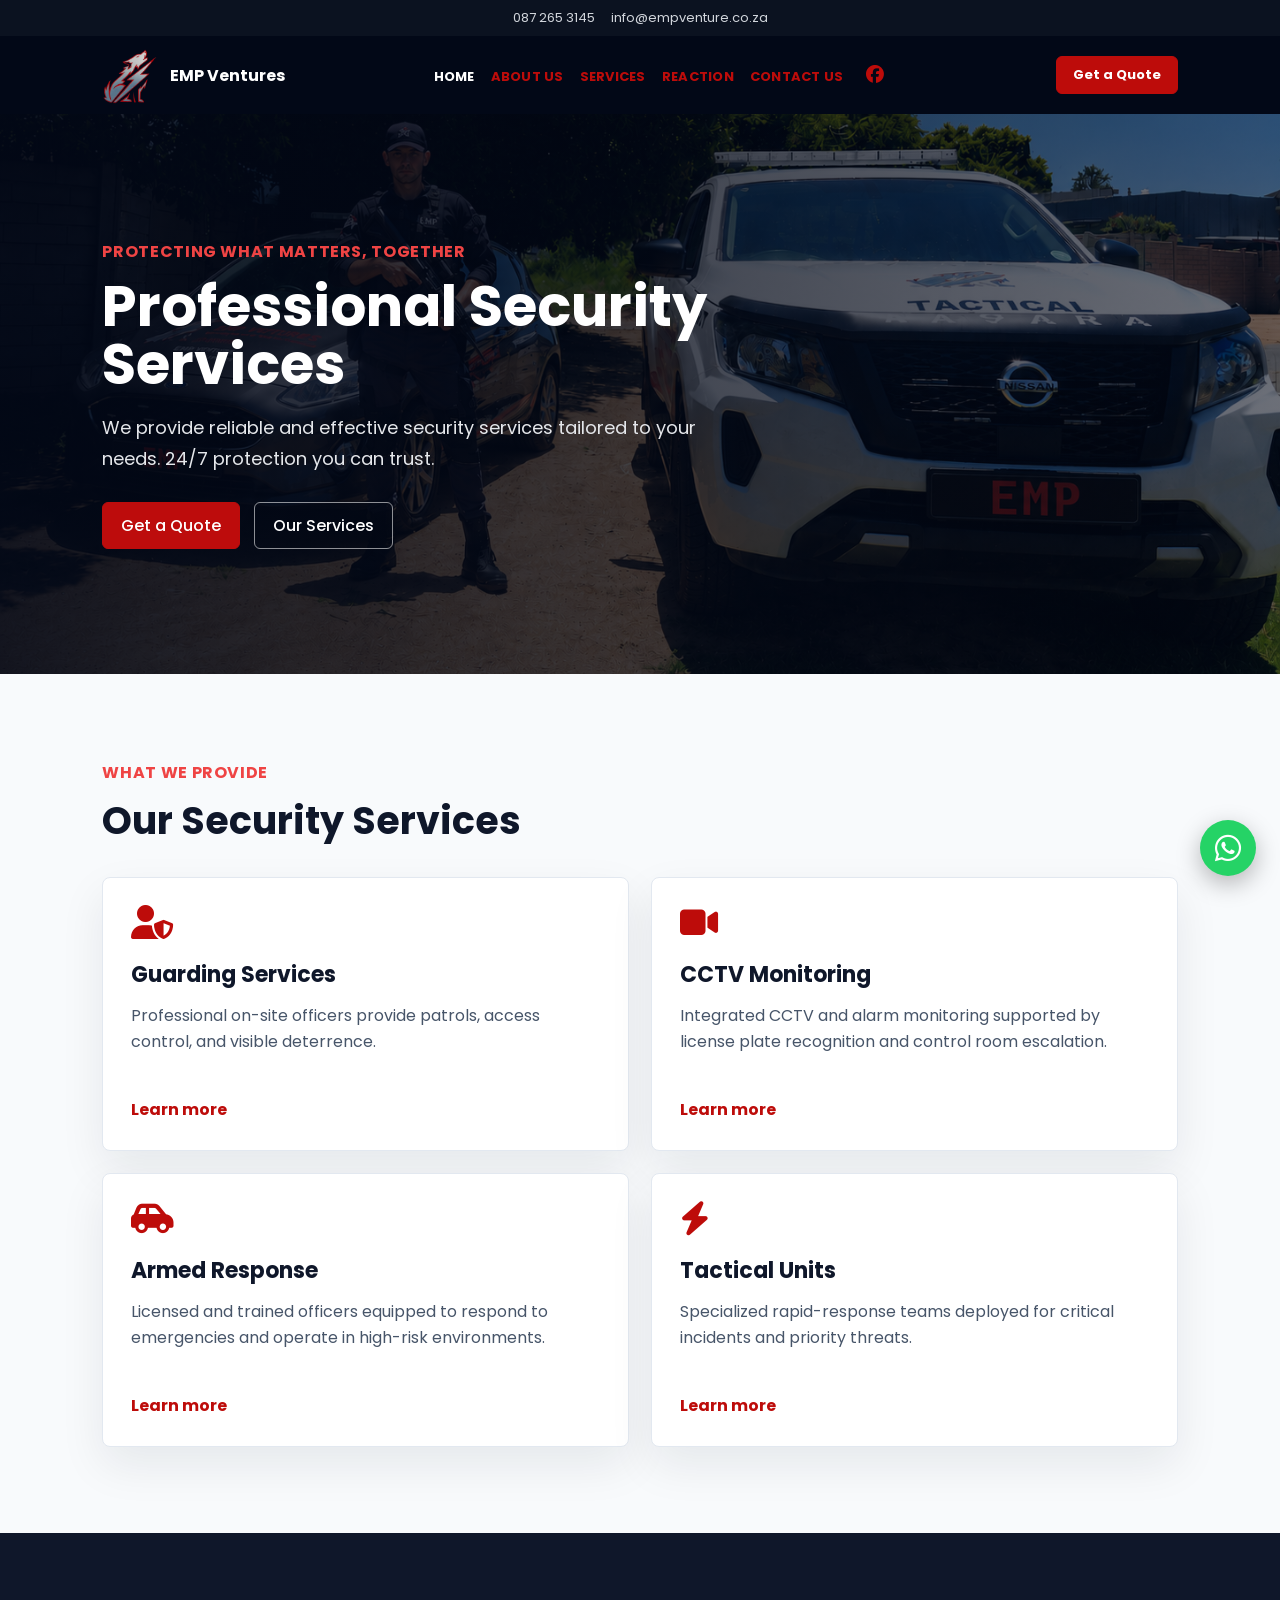
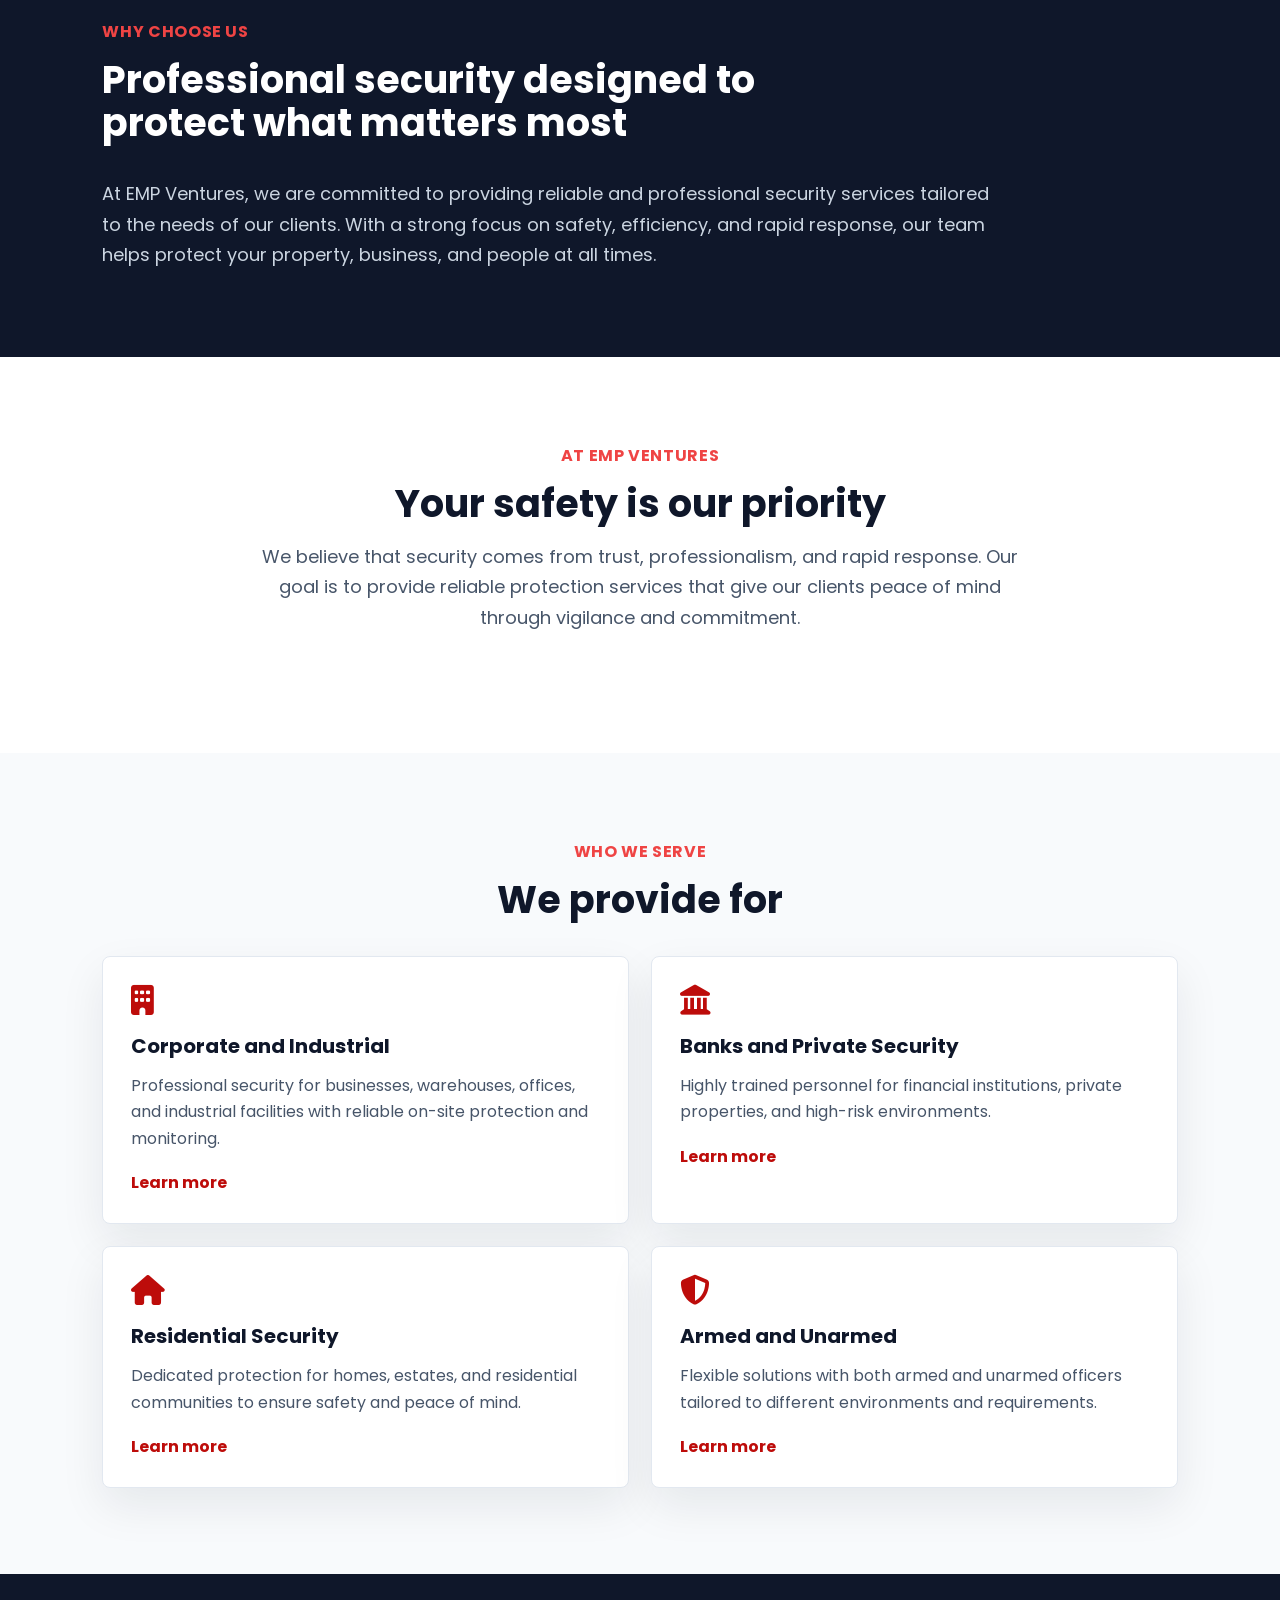
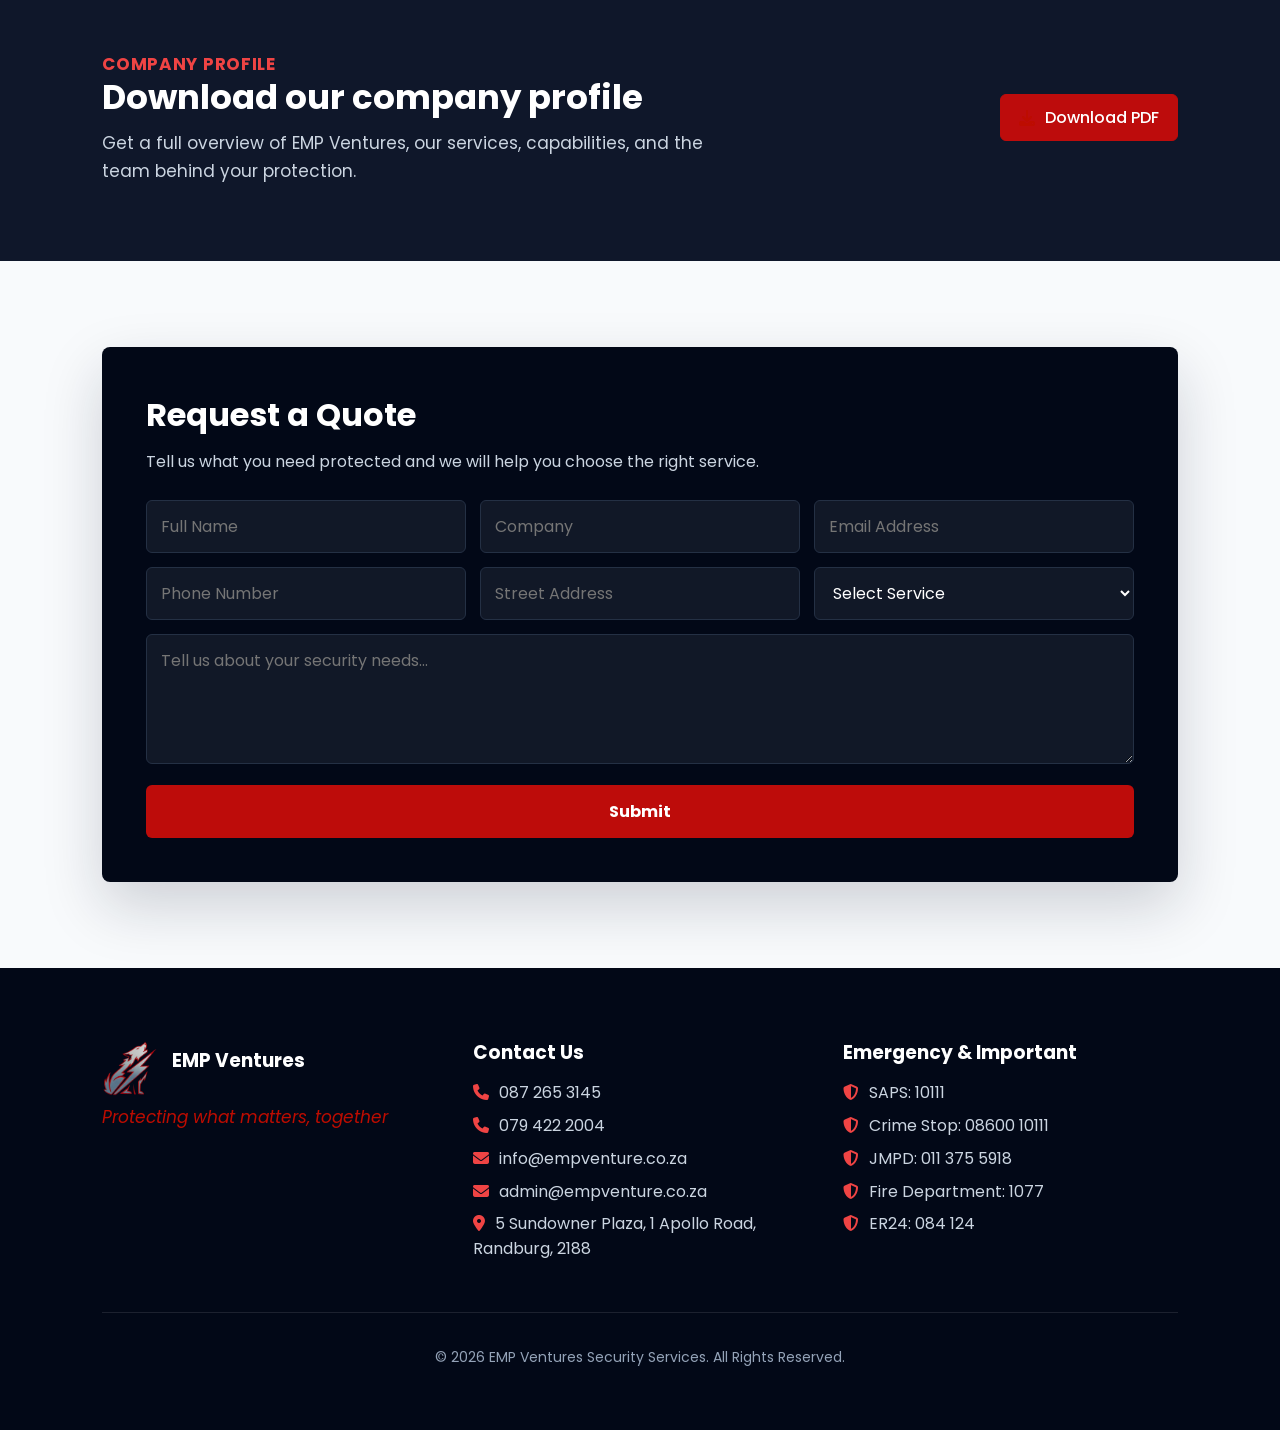
==== commit 0238d94d: "Final site updates: fix forms, rename pages, mobile nav" ====
--- a/index.html
+++ b/index.html
@@ -6,10 +6,11 @@
      <meta name="description" content="EMP Ventures provides professional security services, including guarding, CCTV monitoring, armed response, and event security.">
     <title>Home | EMP Ventures Security Services</title>
     <link rel="stylesheet" href="styles.css">
+    <link rel="stylesheet" href="shared.css">
     <link rel="stylesheet" href="https://cdnjs.cloudflare.com/ajax/libs/font-awesome/6.5.0/css/all.min.css">
     <link href="https://fonts.googleapis.com/css2?family=Poppins:wght@300;400;500;600;700&display=swap" rel="stylesheet">
-    <link rel="icon" type="image/x-icon" href="/images/favicon.ico">
-    <script src="main.js" defer></script>
+    <link rel="icon" type="image/x-icon" href="images/favicon.ico">
+    <script src="script.js" defer></script>
    
 </head>
 <body>
@@ -31,6 +32,10 @@
             <span>EMP Ventures</span>
         </a>
 
+        <button class="nav-toggle" id="nav-toggle" type="button" aria-label="Toggle navigation" aria-expanded="false">
+            <i class="fa-solid fa-bars"></i>
+        </button>
+
         <nav class="navbar" id="navbar">
             <ul class="nav-links">
                 <li><a href="index.html">HOME</a></li>
@@ -38,8 +43,8 @@
                 <li class="dropdown">
                     <a href="Services.html">SERVICES</a>
                     <ul class="dropdown-menu">
-                        <li><a href="Gaurding.html">Guarding</a></li>
-                        <li><a href="monitering.html">CCTV Monitoring</a></li>
+                        <li><a href="Guarding.html">Guarding</a></li>
+                        <li><a href="Monitoring.html">CCTV Monitoring</a></li>
                         <li><a href="Events.html">Event Security</a></li>
                         <li><a href="Services.html#specialized">Armed Escorts</a></li>
                         <li><a href="CashTransit.html">Cash in Transit</a></li>
@@ -49,130 +54,144 @@
                     <a href="Reaction.html">REACTION</a>
                     <ul class="dropdown-menu">
                         <li><a href="rapid.html">Auto Dispatch</a></li>
-                        <li><a href="monitering.html">Off-site Monitoring</a></li>
+                        <li><a href="Monitoring.html">Off-site Monitoring</a></li>
                         <li><a href="Reaction.html">Armed Response</a></li>
                         <li><a href="ProactivePatrols.html">Proactive Patrols</a></li>
                     </ul>
                 </li>
                 <li><a href="Contact.html">CONTACT US</a></li>
                 <li><a href="https://www.facebook.com/profile.php?id=61579485742280" class="icon" aria-label="EMP Ventures on Facebook"><i class="fa-brands fa-facebook"></i></a></li>
-                <li><a href="https://www.linkedin.com/in/emp-venture-" class="icon" aria-label="EMP Ventures on LinkedIn"><i class="fa-brands fa-linkedin"></i></a></li>
+                <li><a href=""></a></li>
             </ul>
         </nav>
 
-        <a href="#quote" class="btn">Get a Quote</a>
+        <a href="#quote" class="btn header-cta">Get a Quote</a>
     </header>
 
-<!-- hero section -->
-<section class="hero">
-    <div class="overlay"></div>
-
-    <div class="hero-content">
-        <p class="top-text">PROTECTING WHAT MATTERS, TOGETHER.</p>
-        <h1>PROFESSIONAL<br>SECURITY SERVICES</h1>
-        <p class="desc">
-            We provide reliable and effective security services tailored to your needs.
-            24/7 protection you can trust.
-        </p>
-
-        <div class="buttons">
-            <a href="#quote" class="btn">Get a Quote</a>
-            <a href="Services.html" class="btn outline">Our Services</a>
-        </div>
-    </div>
-</section>
-
-
-<!-- info cards -->
-<section class="services">
-    <h2>Our Security Services</h2>
-
-    <div class="cards">
-
-        <div class="card card1">
-            <i class="fas fa-user-shield"></i>
-            <h3>Guarding Services</h3>
-            <p>Professional on-site officers provide patrols, access control, and visible deterrence.</p>
-            <a href="Gaurding.html" class="card-link">Learn More</a>
-        </div>
-            <div class="card card2">
-                <i class="fas fa-video"></i>
-                <h3>CCTV Monitoring</h3>
-                <p>Integrated CCTV and alarm monitoring supported by license plate recognition and control room escalation.</p>
-                <a href="monitering.html" class="card-link">Learn More</a>
-            </div>
-
-                <div class="card card3">
-                    <i class="fas fa-car"></i>
+    <main>
+        <section class="services-hero home-hero">
+            <div class="hero-copy">
+                <p class="eyebrow">Protecting what matters, together</p>
+                <h1>Professional Security Services</h1>
+                <p>
+                    We provide reliable and effective security services tailored to your needs.
+                    24/7 protection you can trust.
+                </p>
+                <div class="hero-actions">
+                    <a href="#quote" class="btn">Get a Quote</a>
+                    <a href="Services.html" class="btn outline">Our Services</a>
+                </div>
+            </div>
+        </section>
+
+        <section class="services-overview" id="services">
+            <div class="section-heading">
+                <p class="eyebrow">What we provide</p>
+                <h2>Our Security Services</h2>
+            </div>
+
+            <div class="service-grid">
+                <article class="service-card">
+                    <i class="fa-solid fa-user-shield"></i>
+                    <h3>Guarding Services</h3>
+                    <p>Professional on-site officers provide patrols, access control, and visible deterrence.</p>
+                    <a href="Guarding.html">Learn more</a>
+                </article>
+
+                <article class="service-card">
+                    <i class="fa-solid fa-video"></i>
+                    <h3>CCTV Monitoring</h3>
+                    <p>Integrated CCTV and alarm monitoring supported by license plate recognition and control room escalation.</p>
+                    <a href="Monitoring.html">Learn more</a>
+                </article>
+
+                <article class="service-card">
+                    <i class="fa-solid fa-car-side"></i>
                     <h3>Armed Response</h3>
                     <p>Licensed and trained officers equipped to respond to emergencies and operate in high-risk environments.</p>
-                    <a href="Reaction.html" class="card-link">Learn More</a>
-                </div>
-
-                <div class="card card4">
-                    <i class="fas fa-lock"></i>
+                    <a href="Reaction.html">Learn more</a>
+                </article>
+
+                <article class="service-card">
+                    <i class="fa-solid fa-bolt"></i>
                     <h3>Tactical Units</h3>
                     <p>Specialized rapid-response teams deployed for critical incidents and priority threats.</p>
-                    <a href="rapid.html" class="card-link">Learn More</a>
+                    <a href="rapid.html">Learn more</a>
+                </article>
+            </div>
+        </section>
+        <section class="service-process" id="why-choose-us">
+            <div class="section-heading">
+                <p class="eyebrow">Why choose us</p>
+                <h2>Professional security designed to protect what matters most</h2>
+            </div>
+            <p class="process-intro">At EMP Ventures, we are committed to providing reliable and professional security services tailored to the needs of our clients. With a strong focus on safety, efficiency, and rapid response, our team helps protect your property, business, and people at all times.</p>
+        </section>
+
+
+        <section class="about-emp">
+            <div class="section-heading section-heading--center">
+                <p class="eyebrow">At EMP Ventures</p>
+                <h2>Your safety is our priority</h2>
+                <p class="section-lead">We believe that security comes from trust, professionalism, and rapid response. Our goal is to provide reliable protection services that give our clients peace of mind through vigilance and commitment.</p>
+            </div>
+        </section>
+
+        <section class="audience-section">
+            <div class="section-heading section-heading--center">
+                <p class="eyebrow">Who we serve</p>
+                <h2>We provide for</h2>
+            </div>
+
+            <div class="audience-grid">
+                <article class="audience-card">
+                    <i class="fa-solid fa-building"></i>
+                    <h3>Corporate and Industrial</h3>
+                    <p>Professional security for businesses, warehouses, offices, and industrial facilities with reliable on-site protection and monitoring.</p>
+                    <a href="Guarding.html">Learn more</a>
+                </article>
+
+                <article class="audience-card">
+                    <i class="fa-solid fa-landmark"></i>
+                    <h3>Banks and Private Security</h3>
+                    <p>Highly trained personnel for financial institutions, private properties, and high-risk environments.</p>
+                    <a href="Guarding.html">Learn more</a>
+                </article>
+
+                <article class="audience-card">
+                    <i class="fa-solid fa-house"></i>
+                    <h3>Residential Security</h3>
+                    <p>Dedicated protection for homes, estates, and residential communities to ensure safety and peace of mind.</p>
+                    <a href="Guarding.html">Learn more</a>
+                </article>
+
+                <article class="audience-card">
+                    <i class="fa-solid fa-shield-halved"></i>
+                    <h3>Armed and Unarmed</h3>
+                    <p>Flexible solutions with both armed and unarmed officers tailored to different environments and requirements.</p>
+                    <a href="Guarding.html">Learn more</a>
+                </article>
+            </div>
+        </section>
+
+        <section class="profile-band">
+            <div class="profile-band-inner">
+                <div class="profile-copy">
+                    <p class="eyebrow">Company profile</p>
+                    <h2>Download our company profile</h2>
+                    <p>Get a full overview of EMP Ventures, our services, capabilities, and the team behind your protection.</p>
                 </div>
-                
-    </div>
-</section>
-<!-- more info -->
-<section class="why-choose-us" id="why-choose-us">
-    <h1>Why Choose Us?</h1>
-    <h3>At EMP Ventures we offer professional security services designed to protect what matters most.</h3>
-    <p>At EMP Ventures, we are committed to providing reliable and professional security services tailored to the needs of our clients. With a strong focus on safety, efficiency, and rapid response, our team helps protect your property, business, and people at all times.</p>
-</section>
-
-
-<!-- what we offer -->
-<section class="offer-text">
-    <h1>AT EMP VENTURES</h1>
-    <h6>Your safety is our priority through trusted and professional security services.</h6>
-    <p>We believe that security comes from trust, professionalism, and rapid response. At EMP Ventures, our goal is to provide reliable protection services that give our clients peace of mind. Through vigilance and commitment, we strive to create safer environments for every client we serve.</p>
-  
-
-
-<!-- who we provide for -->
-   <h2>We provide for:</h2>
-   <div class="parent">
-        <div class="div1">
-        <h3><i class="fa-solid fa-check"></i> Corporate and Industrial</h3>
-        <p>Professional security services designed to protect businesses, warehouses, offices, and industrial facilities with reliable on-site protection and monitoring.</p>
-
-        <a class="learn-more-btn" href="Gaurding.html">Learn More</a>
-    </div>
-            <div class="div2">
-                <h3><i class="fa-solid fa-check"></i> Banks and Private Security</h3>
-                <p>Highly trained personnel providing secure protection services for financial institutions, private properties, and high-risk environments.</p>
-                <a class="learn-more-btn" href="Gaurding.html">Learn More</a>
-            </div>
-
-                    <div class="div3">
-                        <h3><i class="fa-solid fa-check"></i> Residential Security</h3>
-                        <p>Dedicated security services focused on safeguarding homes, estates, and residential communities to ensure safety and peace of mind.</p>
-                        <a class="learn-more-btn" href="Gaurding.html">Learn More</a>
-                    </div>
-                            <div class="div4">
-                                <h3><i class="fa-solid fa-check"></i> Armed and Unarmed</h3>
-                                <p>Flexible protection solutions offering both armed and unarmed officers tailored to suit different environments and security requirements.</p>
-                                <a class="learn-more-btn" href="Gaurding.html">Learn More</a>
-                            </div>
-   </div>
-
-</section>
-   <section class="company-profile">
-    <h5>Download Our Company Profile</h5>
-    <a href="EMP Company Profile Presentation.pdf" class="download-button">Download</a>
-    
-   </section>
+                <a href="EMP Company Profile Presentation.pdf" class="btn profile-download" download>
+                    <i class="fa-solid fa-download"></i> Download PDF
+                </a>
+            </div>
+        </section>
 
 <!-- more info -->
 <!-- quote section -->
         <section class="quote" id="quote">
             <div class="quote-container">
-                <form action="mailto:tatumkunert444@gmail.com" method="POST" enctype="text/plain">
+                <form action="mailto:info@empventure.co.za" method="POST" enctype="text/plain">
                     <h2>Request a Quote</h2>
                     <p>Tell us what you need protected and we will help you choose the right service.</p>
 
@@ -201,7 +220,9 @@
                     <button type="submit">Submit</button>
                 </form>
             </div>
-        </section> 
+        </section>
+ </main>
+
 <footer class="footer">
         <div class="footer-container">
             <div class="footer-col">
@@ -236,7 +257,8 @@
         </div>
     </footer>
 
-
-
+    <a href="https://wa.me/27794222004" class="whatsapp-float" target="_blank" rel="noopener noreferrer" aria-label="Chat on WhatsApp">
+        <i class="fa-brands fa-whatsapp"></i>
+    </a>
 </body>
 </html>
--- a/styles.css
+++ b/styles.css
@@ -1,121 +1,171 @@
-*{
+* {
     box-sizing: border-box;
 }
-html{
+html {
     scroll-behavior: smooth;
 }
-body{
+body {
     background-color: #f8fafc;
-    color: white;
+    color: #0f172a;
     font-family: 'Poppins', sans-serif;
     margin: 0;
 }
-.services{
+
+a {
+    color: inherit;
+}
+.services {
     padding: 80px 50px;
-    background: linear-gradient(to right, #050505, #0b1a35);
+    background: white;
     text-align: center;
     font-size: large;
     font-weight: bold;
 }
-.services h2{
+.services h2 {
     margin-bottom: 40px;
     font-size: 100px;
     font-weight: lighter;
-    color: white;
+    color: #111827;
     font-family: polymath;
     font-family: sans-serif;
 }
-.offer-text{
-    color: #BD0C00;
-    /* background-color: #03102a; */
-    background: linear-gradient(to right, #050505, #0b1a35);
-    
-}
-.offer-text h1{
+.about-emp {
+    padding: 86px 8%;
+    background: white;
+}
+
+.section-heading--center {
+    max-width: 760px;
+    margin: 0 auto;
     text-align: center;
-    font-size: 35px;
-    color: white;
-    padding: 25px;
-    margin-top: 0;
-}
-.offer-text h1::after{
-    content: "";
-    display: block;
-    width: 200px;
-    height: 3px;
-    background-color: red;
-    margin: 20px auto 0;
-}
-.offer-text h6{
+}
+
+.section-heading--center .eyebrow {
+    color: #ef4444;
+}
+
+.section-lead {
+    margin: 16px 0 0;
+    color: #475569;
+    font-size: 18px;
+    line-height: 1.7;
+}
+
+.audience-section {
+    padding: 86px 8%;
+    background: #f8fafc;
+}
+
+.audience-grid {
+    display: grid;
+    grid-template-columns: repeat(2, minmax(0, 1fr));
+    gap: 22px;
+    max-width: 1120px;
+    margin: 0 auto;
+}
+
+.audience-card {
+    padding: 28px;
+    background: white;
+    border: 1px solid #e2e8f0;
+    border-radius: 8px;
+    box-shadow: 0 18px 45px rgba(15, 23, 42, 0.08);
+    transition: transform 0.2s ease, box-shadow 0.2s ease;
+}
+
+.audience-card:hover {
+    transform: translateY(-4px);
+    box-shadow: 0 24px 55px rgba(15, 23, 42, 0.12);
+}
+
+.audience-card i {
+    color: #bd0c0a;
+    font-size: 30px;
+    margin-bottom: 16px;
+}
+
+.audience-card h3 {
+    margin: 0 0 12px;
+    color: #0f172a;
     font-size: 20px;
-    text-align: center;
-    color: white;
-}
-.offer-text p{
-     font-size: 20px;
-    max-width: 700px;
-    margin: auto;
-    color: lightgray;
-    line-height: 1.6;
-    margin-bottom: 50px;
-}
-.offer-text h2{
-    text-align: center;
-    color: white;
-    font-size: 35px;
-}
-.offer-text h2::after{
-    content: "";
-    display: block;
-    width: 150px;
-    height: 3px;
-    background: red;
-    margin: 20px auto 0;
-}
-.parent {
-    display: grid;
-    grid-template-columns: repeat(4, 1fr);
-    grid-template-rows: repeat(4, 1fr);
-    gap: 50px;
-    /* margin-bottom: 30px; */
-    color: white;
-    /* background-color: #03102a; */
-    background: linear-gradient(to right, #050505, #0b1a35);
-    text-align: center;
-    font-weight: bold;
-    font-size: 25px;
-    transition: 0.5s;
-}
-    
-.div1 {
-    grid-row: span 2 / span 2;
-    grid-column-start: 2;
-}
-
-.div2 {
-    grid-row: span 2 / span 2;
-    grid-column-start: 3;
-}
-
-.div3 {
-    grid-row: span 2 / span 2;
-    grid-column-start: 2;
-    grid-row-start: 3;
-}
-
-.div4 {
-    grid-row: span 2 / span 2;
-    grid-column-start: 3;
-    grid-row-start: 3;
-}
-.learn-more-btn{
-    border: 1px solid #0b1a35;
-    border-radius: 5px;
-    display: inline-block;
-    padding: 10px 16px;
-    background: #BD0C0A;
-    color: white;
-    text-decoration: none;
+}
+
+.audience-card p {
+    margin: 0 0 18px;
+    color: #475569;
+    line-height: 1.65;
+}
+
+.audience-card a {
+    color: #bd0c0a;
+    font-weight: 700;
+    text-decoration: none;
+}
+
+.audience-card a:hover,
+.audience-card a:focus {
+    color: #111827;
+}
+
+.profile-band {
+    padding: 76px 8%;
+    background: #0f172a;
+    color: white;
+}
+
+.profile-band-inner {
+    display: flex;
+    align-items: center;
+    justify-content: space-between;
+    gap: 32px;
+    max-width: 1120px;
+    margin: 0 auto;
+}
+
+.profile-copy {
+    max-width: 640px;
+}
+
+.profile-copy .eyebrow {
+    color: #ef4444;
+}
+
+.profile-copy h2 {
+    margin: 0 0 12px;
+    font-size: 34px;
+    line-height: 1.15;
+    color: white;
+}
+
+.profile-copy p {
+    margin: 0;
+    color: #cbd5e1;
+    font-size: 17px;
+    line-height: 1.65;
+}
+
+.profile-download {
+    display: inline-flex;
+    align-items: center;
+    gap: 10px;
+    min-height: 48px;
+    padding: 12px 22px;
+    background: #bd0c0a;
+    color: white;
+    border: 1px solid #bd0c0a;
+    border-radius: 6px;
+    font-weight: 700;
+    text-decoration: none;
+    white-space: nowrap;
+    flex-shrink: 0;
+    transition: background 0.2s ease, border-color 0.2s ease;
+}
+
+.profile-download:hover,
+.profile-download:focus {
+    background: white;
+    color: #111827;
+    border-color: white;
 }
 .cards{
     display: grid;
@@ -172,56 +222,148 @@
     grid-row-start: 3;
 }
 
-header{
-    /* background-color: #03102a; */
-    /* background-color: #050505; */
-    background: #020817;
-    color: #BD0C0A;
-    display: flex;
-      justify-content: space-around;
-    align-items: center;
-    position: sticky;
-    top: 0;
-    z-index: 1000;
-    /* padding: 20px 50px; */
-    /* background: rgba(0,0,0,0.7); */
-    /* margin: -15px; */
-    padding: 10px;
-}
-.hero{
-    height: 100vh;
-    background: url('/images/hero.image.png') center/cover no-repeat;
-    
-    width: auto;
-    position: relative;
-    display: flex;
-    align-items: center;
-    padding: 0 50px;
-}
-.overlay{
-    position: absolute;
-    width: 100%;
-    height: 100%;
-    /* background: rgba(0, 0, 0, 0.7); */
-    top: 0;
-    left: 0;
-}
-.hero-content{
-    position: relative;
-    max-width: 600px;
-}
-.top-text{
-    color: red;
-    margin: 10px;
-    font-style: italic;
-}
-.hero h1{
-    font-size: 50px;
-    margin-bottom: 20px;
-}
-.desc{
-    margin-bottom: 20px;
-    line-height: 1.5;
+.services-hero,
+.page-hero {
+    min-height: 560px;
+    display: flex;
+    align-items: center;
+    padding: 90px 8%;
+    color: white;
+    background:
+        linear-gradient(90deg, rgba(2, 8, 23, 0.92), rgba(2, 8, 23, 0.64)),
+        url("images/Johannesburg_skyline_2017.jpg") center/cover no-repeat;
+}
+
+.home-hero {
+    background:
+        linear-gradient(90deg, rgba(2, 8, 23, 0.92), rgba(2, 8, 23, 0.58)),
+        url("images/hero.image.png") center/cover no-repeat;
+}
+
+.hero-copy,
+.page-hero-content {
+    max-width: 740px;
+}
+
+.eyebrow,
+.top-text {
+    margin: 0 0 14px;
+    color: #ef4444;
+    font-weight: 700;
+    letter-spacing: 0.04em;
+    text-transform: uppercase;
+}
+
+.services-hero h1,
+.page-hero h1 {
+    margin: 0 0 18px;
+    font-size: 56px;
+    line-height: 1.05;
+}
+
+.services-hero p:not(.eyebrow),
+.page-hero p:not(.eyebrow):not(.top-text) {
+    max-width: 640px;
+    color: #e5e7eb;
+    font-size: 18px;
+    line-height: 1.7;
+}
+
+.hero-actions,
+.buttons {
+    display: flex;
+    gap: 14px;
+    flex-wrap: wrap;
+    margin-top: 28px;
+}
+
+.services-overview,
+.service-process {
+    padding: 86px 8%;
+}
+
+.section-heading {
+    max-width: 760px;
+    margin-bottom: 34px;
+}
+
+.section-heading h2 {
+    margin: 0;
+    color: #0f172a;
+    font-size: 38px;
+    line-height: 1.15;
+}
+
+.service-grid {
+    display: grid;
+    grid-template-columns: repeat(2, minmax(0, 1fr));
+    gap: 22px;
+}
+
+.service-card {
+    min-height: 260px;
+    padding: 28px;
+    background: white;
+    border: 1px solid #e2e8f0;
+    border-radius: 8px;
+    box-shadow: 0 18px 45px rgba(15, 23, 42, 0.08);
+    transition: transform 0.2s ease, box-shadow 0.2s ease;
+}
+
+.service-card:hover {
+    transform: translateY(-4px);
+    box-shadow: 0 24px 55px rgba(15, 23, 42, 0.12);
+}
+
+.service-card i {
+    color: #bd0c0a;
+    font-size: 34px;
+    margin-bottom: 18px;
+}
+
+.service-card h3 {
+    margin: 0 0 12px;
+    color: #0f172a;
+    font-size: 22px;
+}
+
+.service-card p {
+    min-height: 72px;
+    margin: 0 0 22px;
+    color: #475569;
+    line-height: 1.65;
+}
+
+.service-card a {
+    color: #bd0c0a;
+    font-weight: 700;
+    text-decoration: none;
+}
+
+.service-card a:hover,
+.service-card a:focus {
+    color: #111827;
+}
+
+.service-process {
+    background: #0f172a;
+    color: white;
+}
+
+.service-process .section-heading h2 {
+    color: white;
+}
+
+.service-process .eyebrow {
+    color: #ef4444;
+}
+
+.process-intro {
+    max-width: 900px;
+    margin: 0;
+    color: #cbd5e1;
+    font-size: 18px;
+    line-height: 1.7;
 }
 .why-choose-us{
     /* background: url('/images/why-choose-us-image.jpeg') center/cover no-repeat; */
@@ -274,7 +416,7 @@
 .top-bar a:hover{
     color: #BD0C00;
 }
- .header {
+.header {
     position: sticky;
     top: 0;
     z-index: 1000;
@@ -284,8 +426,13 @@
     gap: 24px;
     padding: 12px 8%;
     background: #020817;
-    color: #bd0c0c;
- }
+    color: #bd0c0a;
+}
+
+.navbar {
+    display: flex;
+    align-items: center;
+}
  .brand{
     display: flex;
     align-items: center;
@@ -300,20 +447,6 @@
     height: auto;
     display: block;
  }
- /* .navbar{
-    display: flex;
-    justify-content: space-between;
-    align-items: center;
-    padding: 15px 30px;
-    /* background-color: #03102a; */
-    /* background-color: #050505; */
-    /* backdrop-filter: blur(10px); */
-    /* background: rgba(2,8,23,0.9); */
-    /* background: #020817; */
-    /* position: sticky; */
-    /* top: 0;
-    z-index: 1000; */
- 
 .nav-links{
     display: flex;
     align-items: center;
@@ -330,12 +463,10 @@
     text-decoration: none;
 }
 .nav-links a:hover,
-.nav-links a:focus{
-    color: white;
-}
-.navbar.transparent{
-    background-color: #020817;
-    backdrop-filter: blur(6px);
+.nav-links a:focus,
+.nav-links > li > a.active,
+.nav-links > li.dropdown > a.active {
+    color: white;
 }
 .icon i{ 
     font-size: 20px;
@@ -407,72 +538,15 @@
     background: #111827;
     border-color: #111827;
 }
-.btn.outline{
+.btn.outline {
     background: transparent;
     border-color: rgba(255, 255, 255, 0.55);
 }
-.btn:hover,
-.btn:focus{
+
+.btn.outline:hover,
+.btn.outline:focus {
     background: white;
     color: #111827;
-}
-.quote {
-    background-color: #BD0C0A;
-    padding: 80px 20px;
-    text-align: center;
-}
-.quote-container{
-    max-width: 10000px;
-    margin: auto;
-}
-.quote h3{
-    font-size: 32px;
-    margin-bottom: 10px;
-}
-.quote p{
-    color: white;
-    margin-bottom: 30px;
-}
-form{
-   background: #0f172a;
-    padding: 120px 8%;;
-    border-radius: 0;
-}
-.input-group{
-    display: flex;
-    gap: 15px;
-    margin-bottom: 15px;
-}
-.input-group input,
-.input-group select{
-    flex: 1;
-}
-input, select, textarea{
-    width: 100%;
-    padding: 12px;
-    border: none;
-    outline: none;
-    /* background: #1a1a1a; */
-    border-radius: 5px;
-}
-textarea{
-    height: 120px;
-    margin-bottom: 15px;
-    resize: none;
-}
-button{
-    width: 100%;
-    padding: 12px;
-    border: none;
-    background: #0f172a;
-    color: white;
-    font-size: 17px;
-    cursor: pointer;
-    border-radius: 5px;
-    transition: 0.3s;
-}
-button:hover{
-    color: darkred;
 }
 .footer {
     background: #020817;
@@ -521,62 +595,9 @@
     color: red;
     padding-left: 5px;
 }
-.company-profile{
-    background-color: #050505;
-    height: 15rem;
-    text-align: center;
-}
-.company-profile h5{
-    display: block;
-    text-align: center;
-    background-color: #050505;
-    font-size: 25px;
-    padding: 25px;
-    color: white;
-    margin-top: 0;
+.footer .logo {
+    width: 58px;
     margin-bottom: 0;
-}
-.company-profile h5::after{
-    content: "";
-    display: block;
-    width: 200px;
-    height: 3px;
-    background-color: red;
-    margin: 20px auto 0;
-}
-/* company profile */
-.download-button{
-    background-color: black;
-    color: white;
-    font-size: 20px;
-    text-align: center;
-    text-decoration: none;
-    border: 1px solid white;
-    border-radius: 5px;
-    margin: 30px 8%;
-    padding: 15px;
-}
-.download-button a:hover{
-    color: red;
-}
-.download-button:hover{
-    color: red;
-}
-/* logo */
-.logo {
-    /* color: white; */
-    margin-bottom: 15px;
-    width: 7rem;
-    display: block;
-    object-fit: contain;
-}
-.logo i {
-    color: red;
-    margin-right: 8px;
-}
-.logo-name{
-    display: flex;
-    align-items: last baseline;
 }
 /* BOTTOM BAR */
 .footer-bottom {
@@ -588,18 +609,6 @@
     color: #777;
 }
 
-/* Shared detail pages */
-.page-hero {
-    min-height: 520px;
-    display: flex;
-    align-items: center;
-    padding: 90px 8%;
-    color: white;
-    background:
-        linear-gradient(90deg, rgba(2, 8, 23, 0.92), rgba(2, 8, 23, 0.58)),
-        url("images/Johannesburg_skyline_2017.jpg") center/cover no-repeat;
-}
-
 .event-hero {
     background:
         linear-gradient(90deg, rgba(2, 8, 23, 0.9), rgba(2, 8, 23, 0.55)),
@@ -616,22 +625,6 @@
     background:
         linear-gradient(90deg, rgba(2, 8, 23, 0.92), rgba(2, 8, 23, 0.58)),
         url("images/hero.image.png") center/cover no-repeat;
-}
-
-.page-hero-content {
-    max-width: 720px;
-}
-
-.page-hero h1 {
-    margin: 0 0 18px;
-    font-size: 56px;
-    line-height: 1.05;
-}
-
-.page-hero p:not(.top-text) {
-    color: #e5e7eb;
-    font-size: 18px;
-    line-height: 1.7;
 }
 
 .page-intro {
@@ -646,8 +639,9 @@
 
 .section-kicker {
     margin: 0 0 12px;
-    color: #BD0C0A;
+    color: #ef4444;
     font-weight: 700;
+    letter-spacing: 0.04em;
     text-transform: uppercase;
 }
 
@@ -733,21 +727,44 @@
     }
 }
 
+@media (max-width: 1050px) {
+    .service-grid,
+    .audience-grid {
+        grid-template-columns: 1fr;
+    }
+
+    .profile-band-inner {
+        flex-direction: column;
+        align-items: flex-start;
+    }
+
+    .profile-download {
+        width: 100%;
+        justify-content: center;
+    }
+}
+
 @media (max-width: 760px) {
+    .services-hero,
     .page-hero {
         min-height: auto;
-        padding: 70px 6%;
-    }
-
+        padding: 70px 5%;
+    }
+
+    .services-hero h1,
     .page-hero h1 {
-        font-size: 40px;
-    }
-
+        font-size: 34px;
+    }
+
+    .services-overview,
+    .service-process,
+    .about-emp,
+    .audience-section,
+    .profile-band,
     .page-intro,
     .feature-grid-section,
     .detail-band {
-        padding-left: 6%;
-        padding-right: 6%;
+        padding: 60px 5%;
     }
 
     .page-intro,
@@ -758,6 +775,20 @@
     .detail-band {
         flex-direction: column;
         align-items: flex-start;
+    }
+
+    .section-heading h2,
+    .profile-copy h2 {
+        font-size: 28px;
+    }
+
+    .hero-actions {
+        flex-direction: column;
+    }
+
+    .hero-actions .btn {
+        width: 100%;
+        text-align: center;
     }
 }
 
--- a/shared.css
+++ b/shared.css
@@ -0,0 +1,503 @@
+/* ── Unified compact navbar (all pages) ── */
+.header {
+    position: sticky;
+    top: 0;
+    z-index: 1000;
+    display: flex;
+    align-items: center;
+    justify-content: space-between;
+    gap: 16px;
+    padding: 10px 8%;
+    background: #020817;
+    color: #bd0c0a;
+    transition: background 0.3s ease, padding 0.3s ease, box-shadow 0.3s ease, backdrop-filter 0.3s ease;
+}
+
+.header.scrolled {
+    padding: 6px 8%;
+    background: rgba(2, 8, 23, 0.78);
+    backdrop-filter: blur(12px);
+    -webkit-backdrop-filter: blur(12px);
+    box-shadow: 0 4px 24px rgba(0, 0, 0, 0.3);
+}
+
+.brand {
+    display: flex;
+    align-items: center;
+    gap: 10px;
+    color: white;
+    text-decoration: none;
+    font-weight: 700;
+    white-space: nowrap;
+    flex-shrink: 0;
+}
+
+.header .logo,
+.brand .logo {
+    width: 58px;
+    height: auto;
+    margin-bottom: 0;
+    display: block;
+    object-fit: contain;
+    transition: width 0.3s ease;
+}
+
+.header.scrolled .logo {
+    width: 48px;
+}
+
+.navbar {
+    display: flex;
+    align-items: center;
+    flex: 1;
+    justify-content: center;
+}
+
+.nav-links {
+    display: flex;
+    align-items: center;
+    gap: 16px;
+    margin: 0;
+    padding: 0;
+    list-style: none;
+}
+
+.nav-links a {
+    color: #bd0c0a;
+    font-size: 13px;
+    font-weight: 700;
+    text-decoration: none;
+    letter-spacing: 0.02em;
+}
+
+.nav-links a:hover,
+.nav-links a:focus,
+.nav-links > li > a.active,
+.nav-links > li.dropdown > a.active {
+    color: white !important;
+}
+
+.dropdown {
+    position: relative;
+}
+
+.dropdown-menu {
+    position: absolute;
+    top: 100%;
+    left: 0;
+    min-width: 220px;
+    padding: 8px;
+    margin: 8px 0 0;
+    list-style: none;
+    background: #111827;
+    border: 1px solid rgba(255, 255, 255, 0.08);
+    border-radius: 8px;
+    box-shadow: 0 18px 35px rgba(0, 0, 0, 0.35);
+    opacity: 0;
+    visibility: hidden;
+    transform: translateY(8px);
+    transition: opacity 0.2s ease, transform 0.2s ease, visibility 0.2s ease;
+}
+
+.dropdown:hover .dropdown-menu,
+.dropdown:focus-within .dropdown-menu {
+    opacity: 1;
+    visibility: visible;
+    transform: translateY(0);
+}
+
+.dropdown-menu a {
+    display: block;
+    padding: 10px 12px;
+    color: white;
+    font-weight: 500;
+    font-size: 14px;
+    border-radius: 6px;
+}
+
+.dropdown-menu a:hover,
+.dropdown-menu a:focus {
+    background: rgba(189, 12, 10, 0.16);
+    color: #ff6b6b;
+}
+
+.icon {
+    display: inline-flex;
+    align-items: center;
+    justify-content: center;
+    width: 32px;
+    height: 32px;
+}
+
+.icon i {
+    color: #bd0c0a;
+    font-size: 18px;
+    float: none;
+}
+
+.header .btn,
+.header-cta {
+    display: inline-flex;
+    align-items: center;
+    justify-content: center;
+    min-height: 38px;
+    padding: 8px 16px;
+    background: #bd0c0a;
+    color: white;
+    border: 1px solid #bd0c0a;
+    border-radius: 6px;
+    font-size: 13px;
+    font-weight: 700;
+    text-decoration: none;
+    white-space: nowrap;
+    flex-shrink: 0;
+    transition: background 0.2s ease, border-color 0.2s ease;
+}
+
+.header .btn:hover,
+.header .btn:focus,
+.header-cta:hover,
+.header-cta:focus {
+    background: #111827;
+    border-color: #111827;
+    color: white;
+}
+
+.nav-toggle {
+    display: none;
+    align-items: center;
+    justify-content: center;
+    width: 40px;
+    height: 40px;
+    margin-left: auto;
+    padding: 0;
+    border: 1px solid rgba(255, 255, 255, 0.2);
+    border-radius: 6px;
+    background: transparent;
+    color: white;
+    font-size: 18px;
+    cursor: pointer;
+    flex-shrink: 0;
+}
+
+.top-bar {
+    background: #0b1220;
+    color: #d1d5db;
+    padding: 8px 8%;
+    font-size: 13px;
+}
+
+.top-left {
+    display: flex;
+    justify-content: center;
+    gap: 16px;
+    flex-wrap: wrap;
+}
+
+.top-bar a {
+    color: #d1d5db;
+    text-decoration: none;
+}
+
+.top-bar a:hover {
+    color: #ef4444;
+}
+
+/* Active navigation */
+.nav-links > li > a.active,
+.nav-links > li.dropdown > a.active {
+    color: white !important;
+}
+
+/* Sticky WhatsApp button */
+.whatsapp-float {
+    position: fixed;
+    bottom: 24px;
+    right: 24px;
+    z-index: 1100;
+    display: flex;
+    align-items: center;
+    justify-content: center;
+    width: 56px;
+    height: 56px;
+    background: #25d366;
+    color: white;
+    border-radius: 50%;
+    font-size: 30px;
+    text-decoration: none;
+    box-shadow: 0 8px 24px rgba(0, 0, 0, 0.28);
+    transition: transform 0.2s ease, box-shadow 0.2s ease;
+}
+
+.whatsapp-float:hover,
+.whatsapp-float:focus {
+    color: white;
+    transform: scale(1.08);
+    box-shadow: 0 12px 28px rgba(0, 0, 0, 0.34);
+}
+
+.whatsapp-float i {
+    color: white;
+}
+
+/* Standard quote form */
+.quote {
+    background: #f8fafc;
+    padding: 86px 8%;
+    text-align: left;
+}
+
+.quote-container {
+    max-width: 1120px;
+    margin: 0 auto;
+}
+
+.quote form {
+    padding: 44px;
+    background: #020817;
+    color: white;
+    border-radius: 8px;
+    box-shadow: 0 24px 60px rgba(15, 23, 42, 0.18);
+}
+
+.quote form h2 {
+    margin: 0 0 10px;
+    font-size: 32px;
+}
+
+.quote form p {
+    margin: 0 0 26px;
+    color: #cbd5e1;
+}
+
+.quote .input-group {
+    display: grid;
+    grid-template-columns: repeat(3, minmax(0, 1fr));
+    gap: 14px;
+    margin-bottom: 14px;
+}
+
+.quote input,
+.quote select,
+.quote textarea {
+    width: 100%;
+    padding: 13px 14px;
+    border: 1px solid #243044;
+    border-radius: 6px;
+    outline: none;
+    background: #111827;
+    color: white;
+    font: inherit;
+}
+
+.quote input:focus,
+.quote select:focus,
+.quote textarea:focus {
+    border-color: #ef4444;
+}
+
+.quote textarea {
+    min-height: 130px;
+    resize: vertical;
+    margin-bottom: 14px;
+}
+
+.quote button {
+    width: 100%;
+    padding: 14px;
+    border: none;
+    border-radius: 6px;
+    background: #bd0c0a;
+    color: white;
+    font: inherit;
+    font-weight: 700;
+    cursor: pointer;
+}
+
+.quote button:hover,
+.quote button:focus {
+    background: #8f0908;
+    color: white;
+}
+
+/* ── Mobile navigation ── */
+@media (max-width: 960px) {
+    .header {
+        flex-wrap: wrap;
+        padding: 10px 5%;
+    }
+
+    .header.scrolled {
+        padding: 8px 5%;
+    }
+
+    .nav-toggle {
+        display: inline-flex;
+    }
+
+    .navbar {
+        display: none;
+        order: 4;
+        flex-basis: 100%;
+        width: 100%;
+        justify-content: flex-start;
+    }
+
+    .header.nav-open .navbar {
+        display: block;
+    }
+
+    .nav-links {
+        flex-direction: column;
+        align-items: stretch;
+        gap: 0;
+        padding: 12px 0 4px;
+    }
+
+    .nav-links > li {
+        border-bottom: 1px solid rgba(255, 255, 255, 0.08);
+    }
+
+    .nav-links > li > a {
+        display: block;
+        padding: 12px 4px;
+        font-size: 14px;
+    }
+
+    .dropdown-menu {
+        position: static;
+        opacity: 1;
+        visibility: visible;
+        transform: none;
+        margin: 0;
+        padding: 0 0 8px 12px;
+        background: transparent;
+        border: none;
+        box-shadow: none;
+        display: none;
+    }
+
+    .dropdown.open .dropdown-menu {
+        display: block;
+    }
+
+    .dropdown-menu a {
+        padding: 8px 4px;
+        font-size: 13px;
+    }
+
+    .header-cta {
+        order: 2;
+        margin-left: auto;
+        min-height: 36px;
+        padding: 6px 12px;
+        font-size: 12px;
+    }
+
+    .nav-toggle {
+        order: 3;
+        margin-left: 8px;
+    }
+}
+
+@media (max-width: 1050px) {
+    .quote .input-group {
+        grid-template-columns: 1fr;
+    }
+}
+
+/* ── Global mobile layout (all pages) ── */
+@media (max-width: 960px) {
+    .services-hero,
+    .page-hero,
+    .about-hero,
+    .contact-hero,
+    .reaction-hero,
+    .home-hero {
+        min-height: auto;
+        padding: 72px 5%;
+    }
+
+    .services-hero h1,
+    .page-hero h1,
+    .about-hero h1,
+    .contact-hero h1,
+    .reaction-hero h1 {
+        font-size: 34px;
+    }
+
+    .services-overview,
+    .service-process,
+    .armed-response-section,
+    .contact-details-section,
+    .support-band,
+    .page-intro,
+    .feature-grid-section,
+    .detail-band {
+        padding-left: 5%;
+        padding-right: 5%;
+    }
+
+    .service-grid,
+    .process-grid,
+    .feature-grid,
+    .response-grid,
+    .contact-wrapper {
+        grid-template-columns: 1fr !important;
+    }
+
+    .page-intro,
+    .response-intro,
+    .detail-band,
+    .support-band,
+    .hero-actions {
+        flex-direction: column;
+        align-items: stretch;
+    }
+
+    .hero-actions .btn,
+    .detail-band .btn {
+        width: 100%;
+        text-align: center;
+    }
+
+    .footer-container {
+        grid-template-columns: 1fr;
+        gap: 28px;
+    }
+
+    .section-heading h2 {
+        font-size: 28px;
+    }
+}
+
+@media (max-width: 680px) {
+    .quote {
+        padding: 60px 5%;
+    }
+
+    .quote form {
+        padding: 24px;
+    }
+
+    .quote form h2 {
+        font-size: 26px;
+    }
+
+    .whatsapp-float {
+        bottom: 18px;
+        right: 18px;
+        width: 52px;
+        height: 52px;
+        font-size: 28px;
+    }
+
+    .brand span {
+        font-size: 15px;
+    }
+
+    .top-bar {
+        font-size: 12px;
+        padding: 8px 5%;
+    }
+}
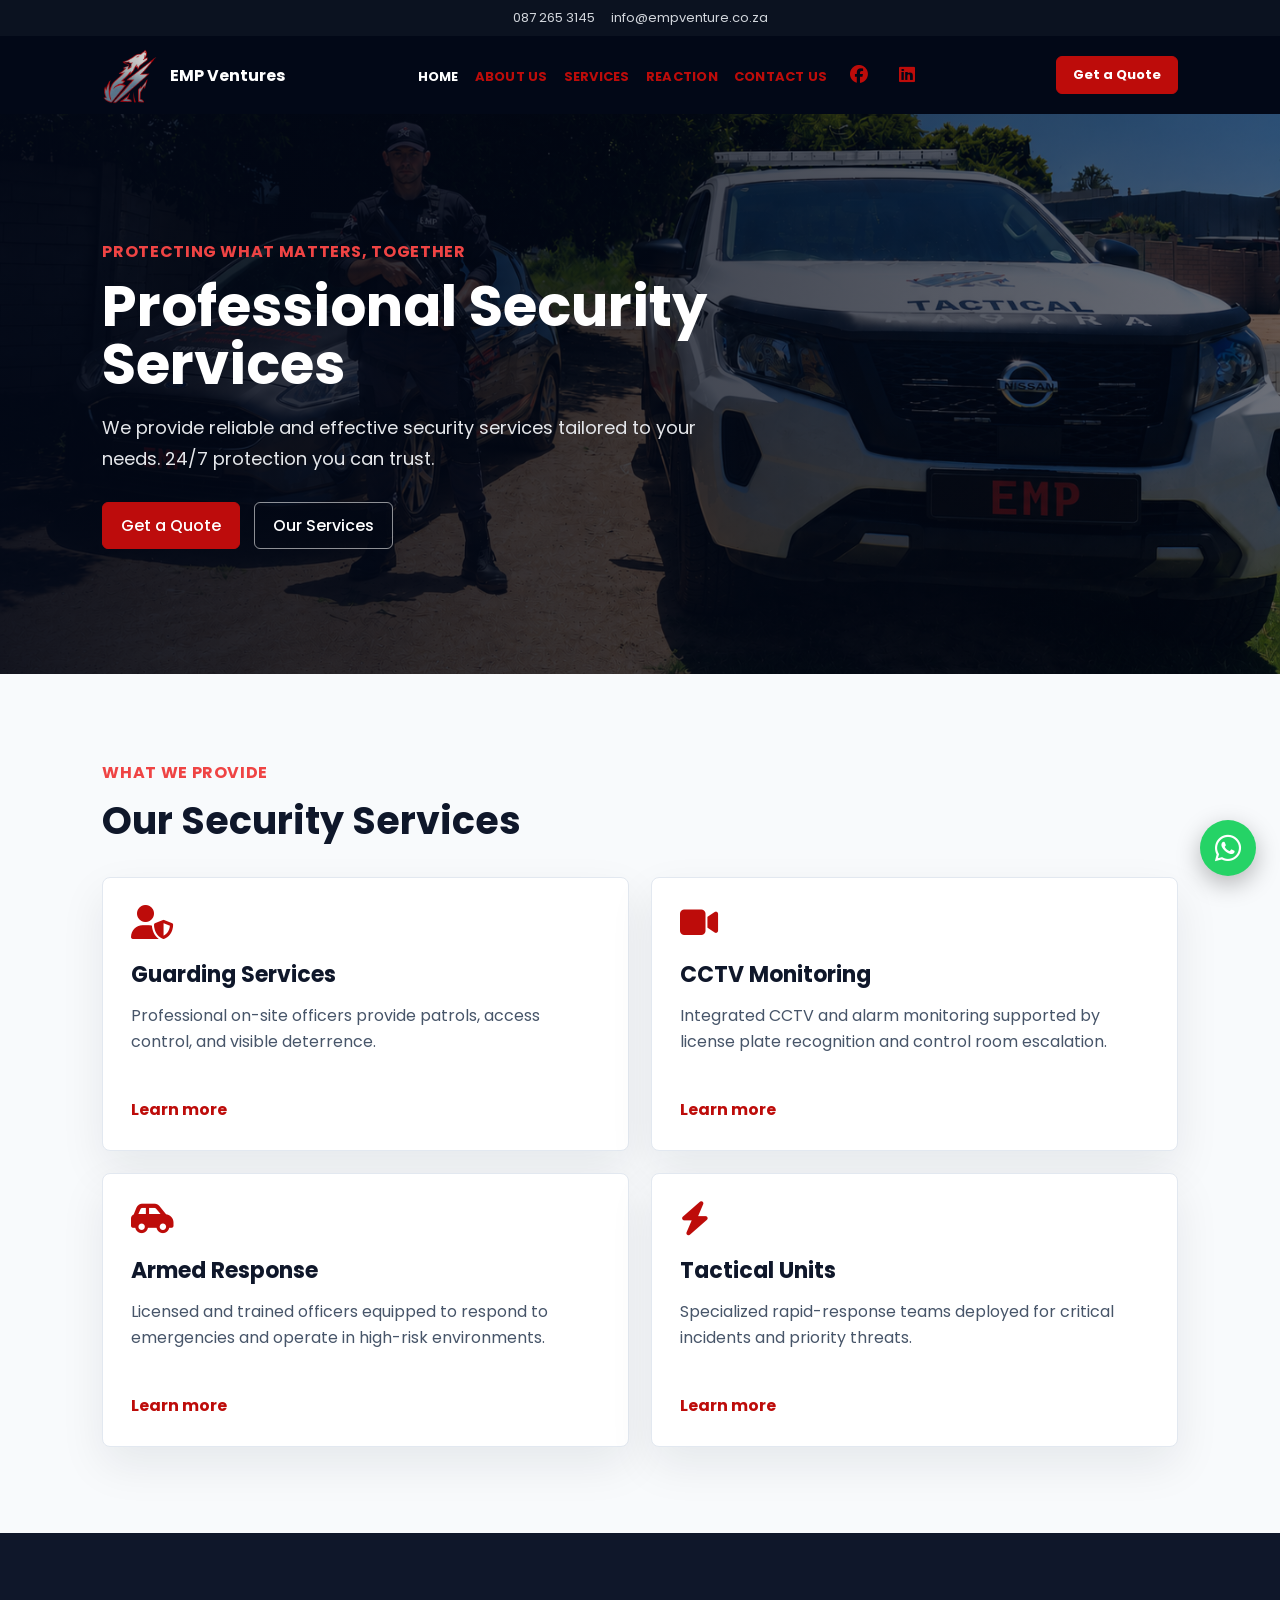
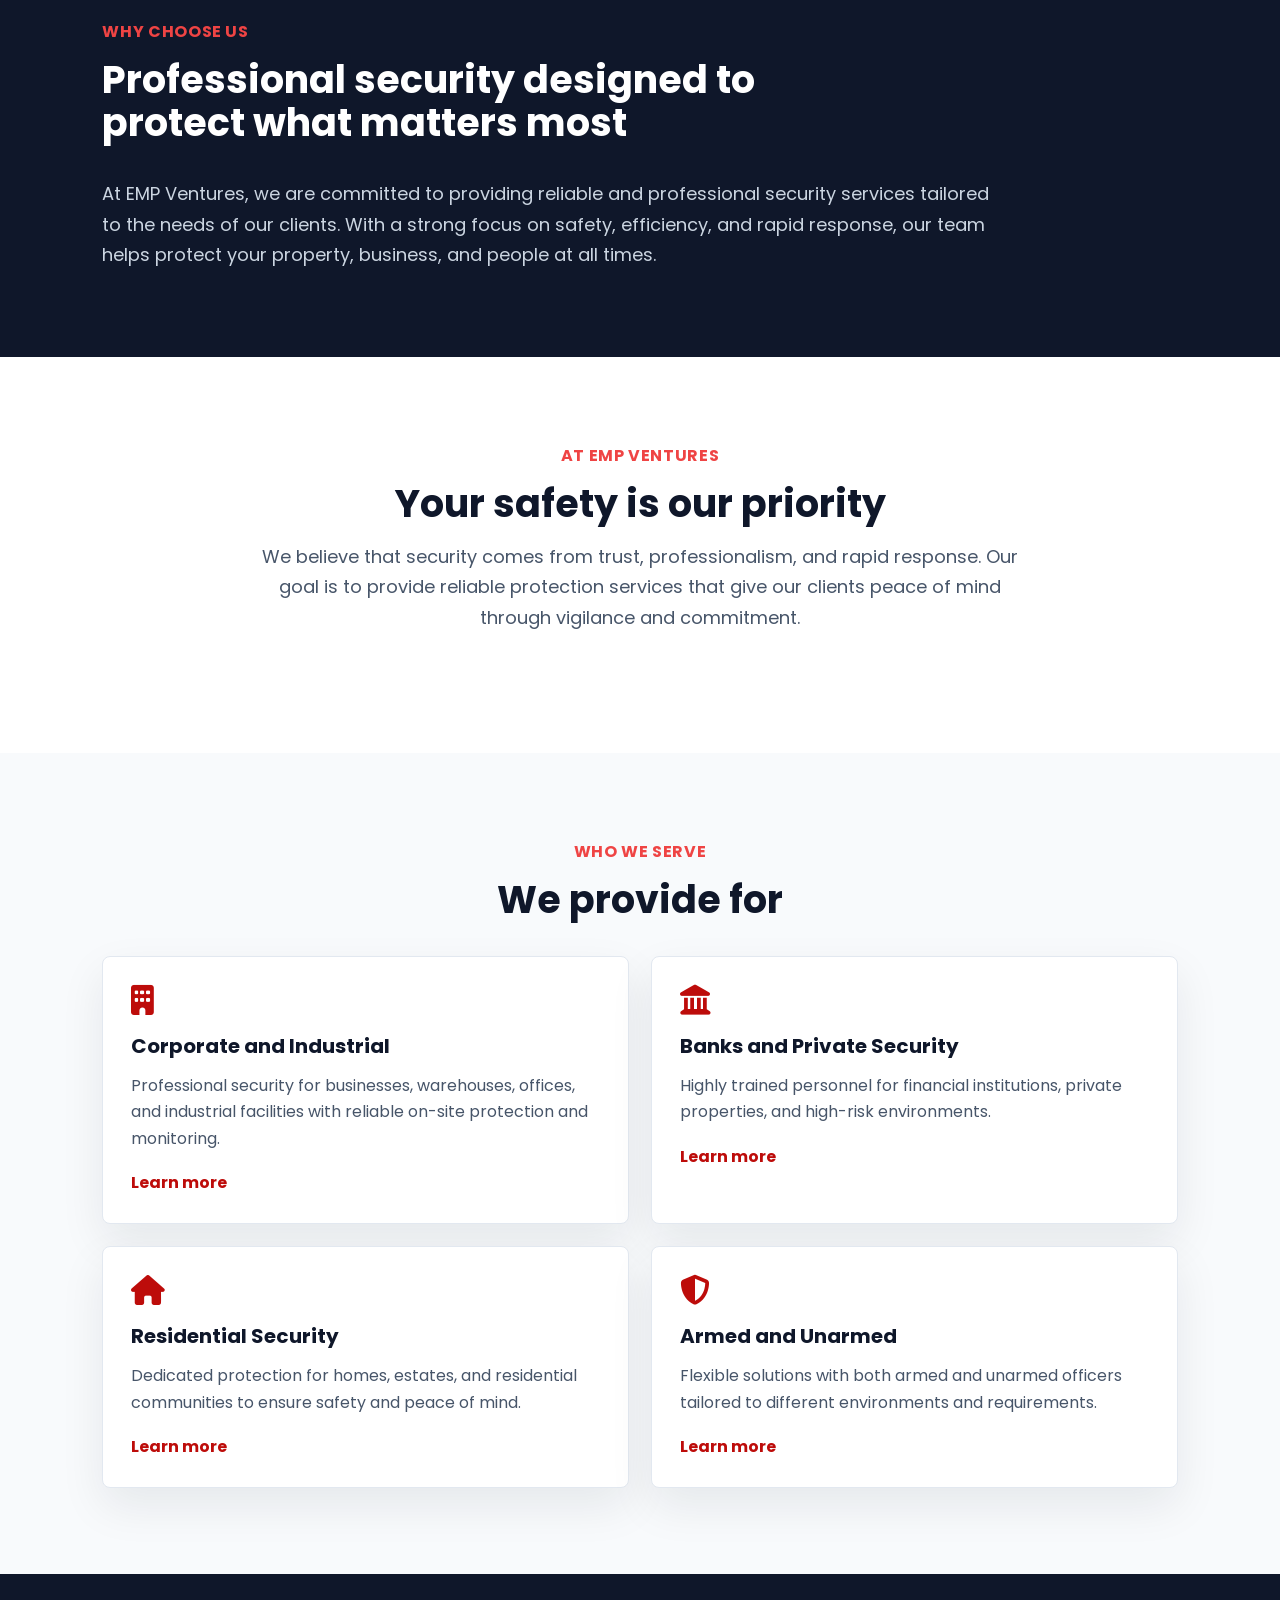
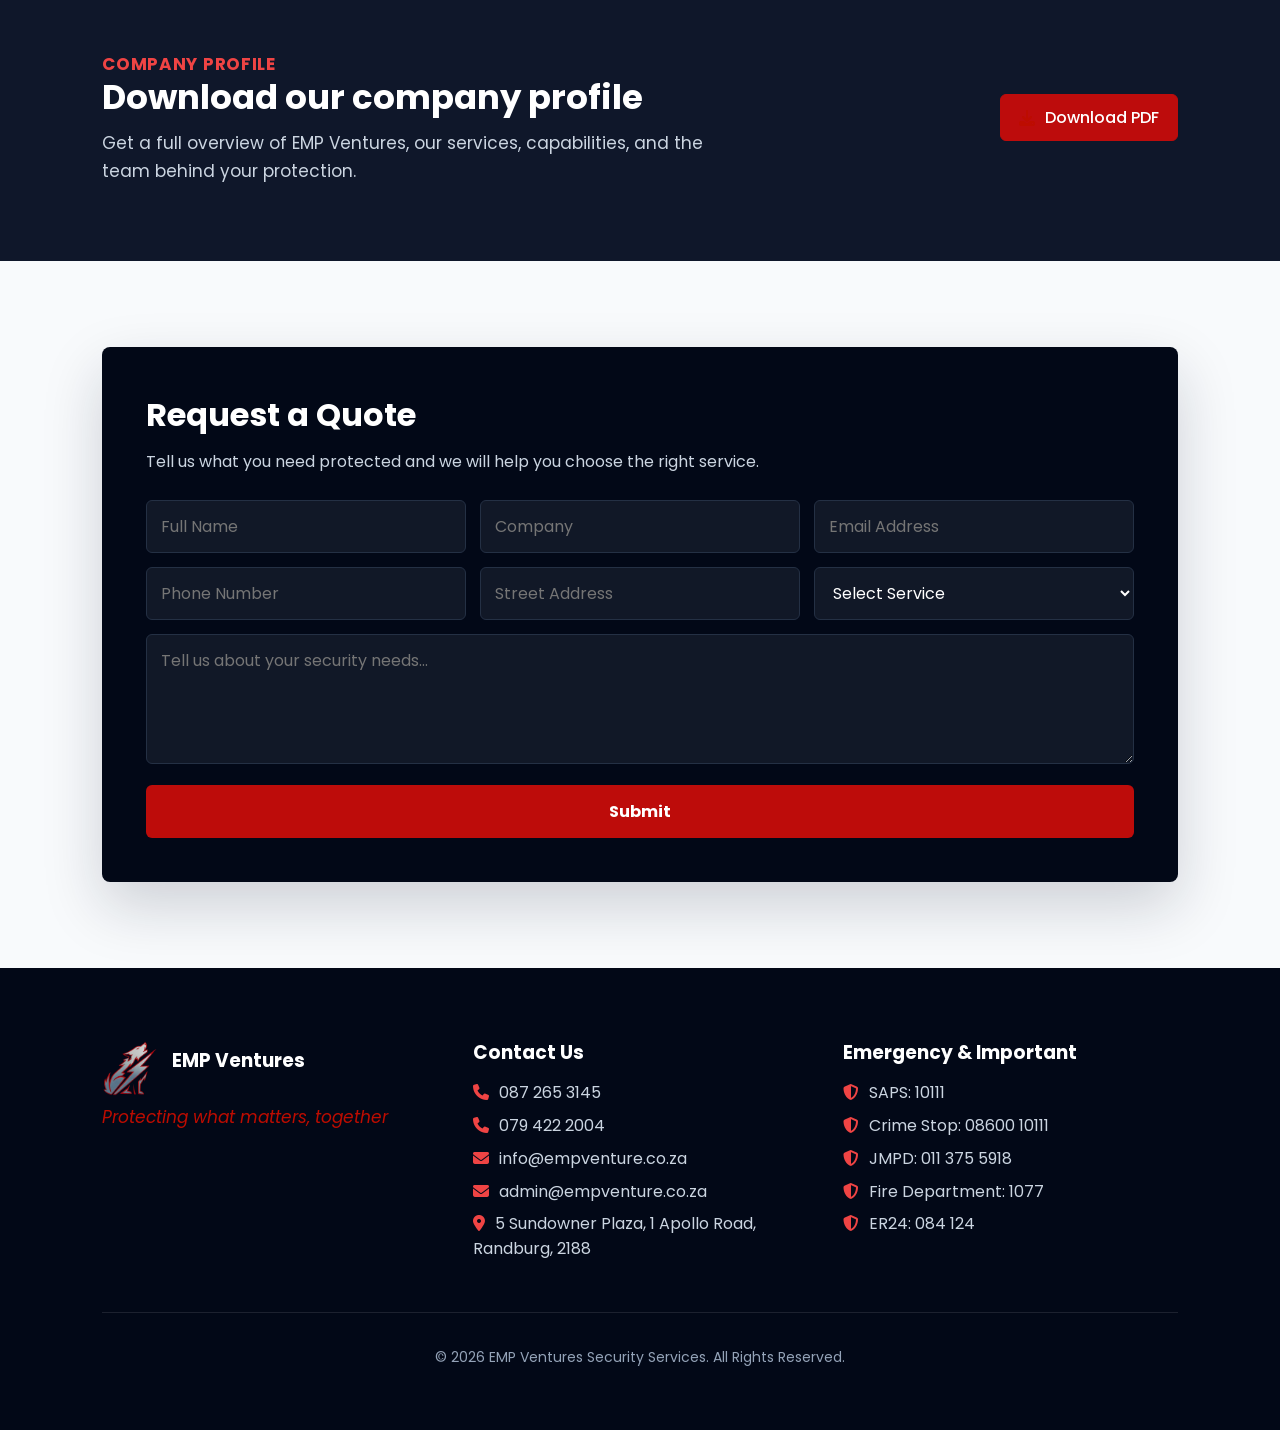
==== commit ea1905be: "Final site updates: fix forms, rename pages, mobile nav" ====
--- a/index.html
+++ b/index.html
@@ -61,13 +61,15 @@
                 </li>
                 <li><a href="Contact.html">CONTACT US</a></li>
                 <li><a href="https://www.facebook.com/profile.php?id=61579485742280" class="icon" aria-label="EMP Ventures on Facebook"><i class="fa-brands fa-facebook"></i></a></li>
-                <li><a href=""></a></li>
+                <li><a href="https://www.linkedin.com/in/emp-venture-" class="icon" aria-label="EMP Ventures on Facebook"><i class="fa-brands fa-linkedin"></i></a></li>
             </ul>
         </nav>
 
+        <!-- quote button -->
         <a href="#quote" class="btn header-cta">Get a Quote</a>
     </header>
 
+    <!-- hero section -->
     <main>
         <section class="services-hero home-hero">
             <div class="hero-copy">
@@ -223,6 +225,7 @@
         </section>
  </main>
 
+ <!-- footer -->
 <footer class="footer">
         <div class="footer-container">
             <div class="footer-col">
--- a/styles.css
+++ b/styles.css
@@ -175,7 +175,6 @@
     
 }
 .card{
-    /* background-color: #BD0C00; */
     padding: 20px;
     margin: 30px;
     border: 2px solid #BD0C00;
@@ -366,7 +365,6 @@
     line-height: 1.7;
 }
 .why-choose-us{
-    /* background: url('/images/why-choose-us-image.jpeg') center/cover no-repeat; */
     background: linear-gradient(to right, #BD0C00, #050505);
     padding: 80px 20px;
     text-align: center;
@@ -551,7 +549,6 @@
 .footer {
     background: #020817;
     color: #ccc;
-    /* padding-top: 60px; */
     padding: 80px 8% 30px;
 }
 
@@ -599,7 +596,6 @@
     width: 58px;
     margin-bottom: 0;
 }
-/* BOTTOM BAR */
 .footer-bottom {
     border-top: 1px solid #111;
     text-align: center;
@@ -791,8 +787,6 @@
         text-align: center;
     }
 }
-
-/* Services-style footer */
 .footer {
     padding: 70px 8% 28px;
     background: #020817;
